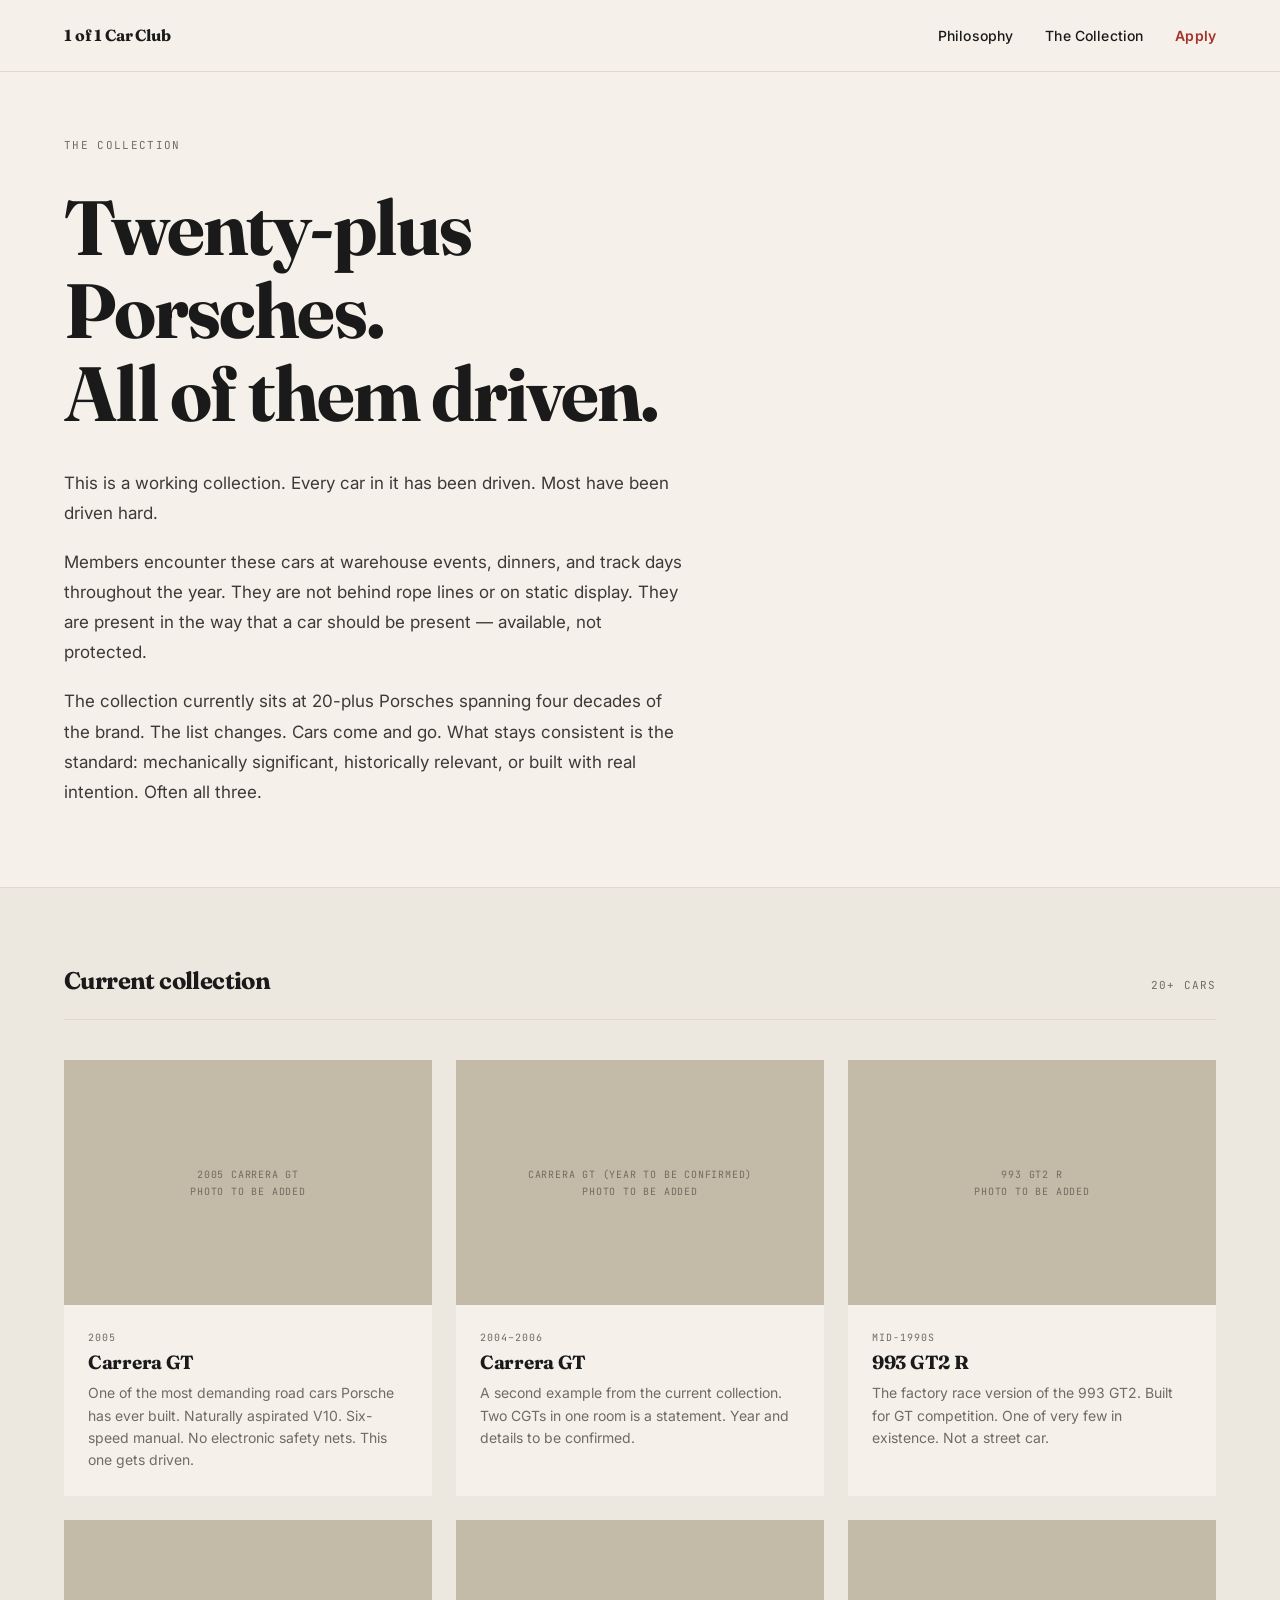
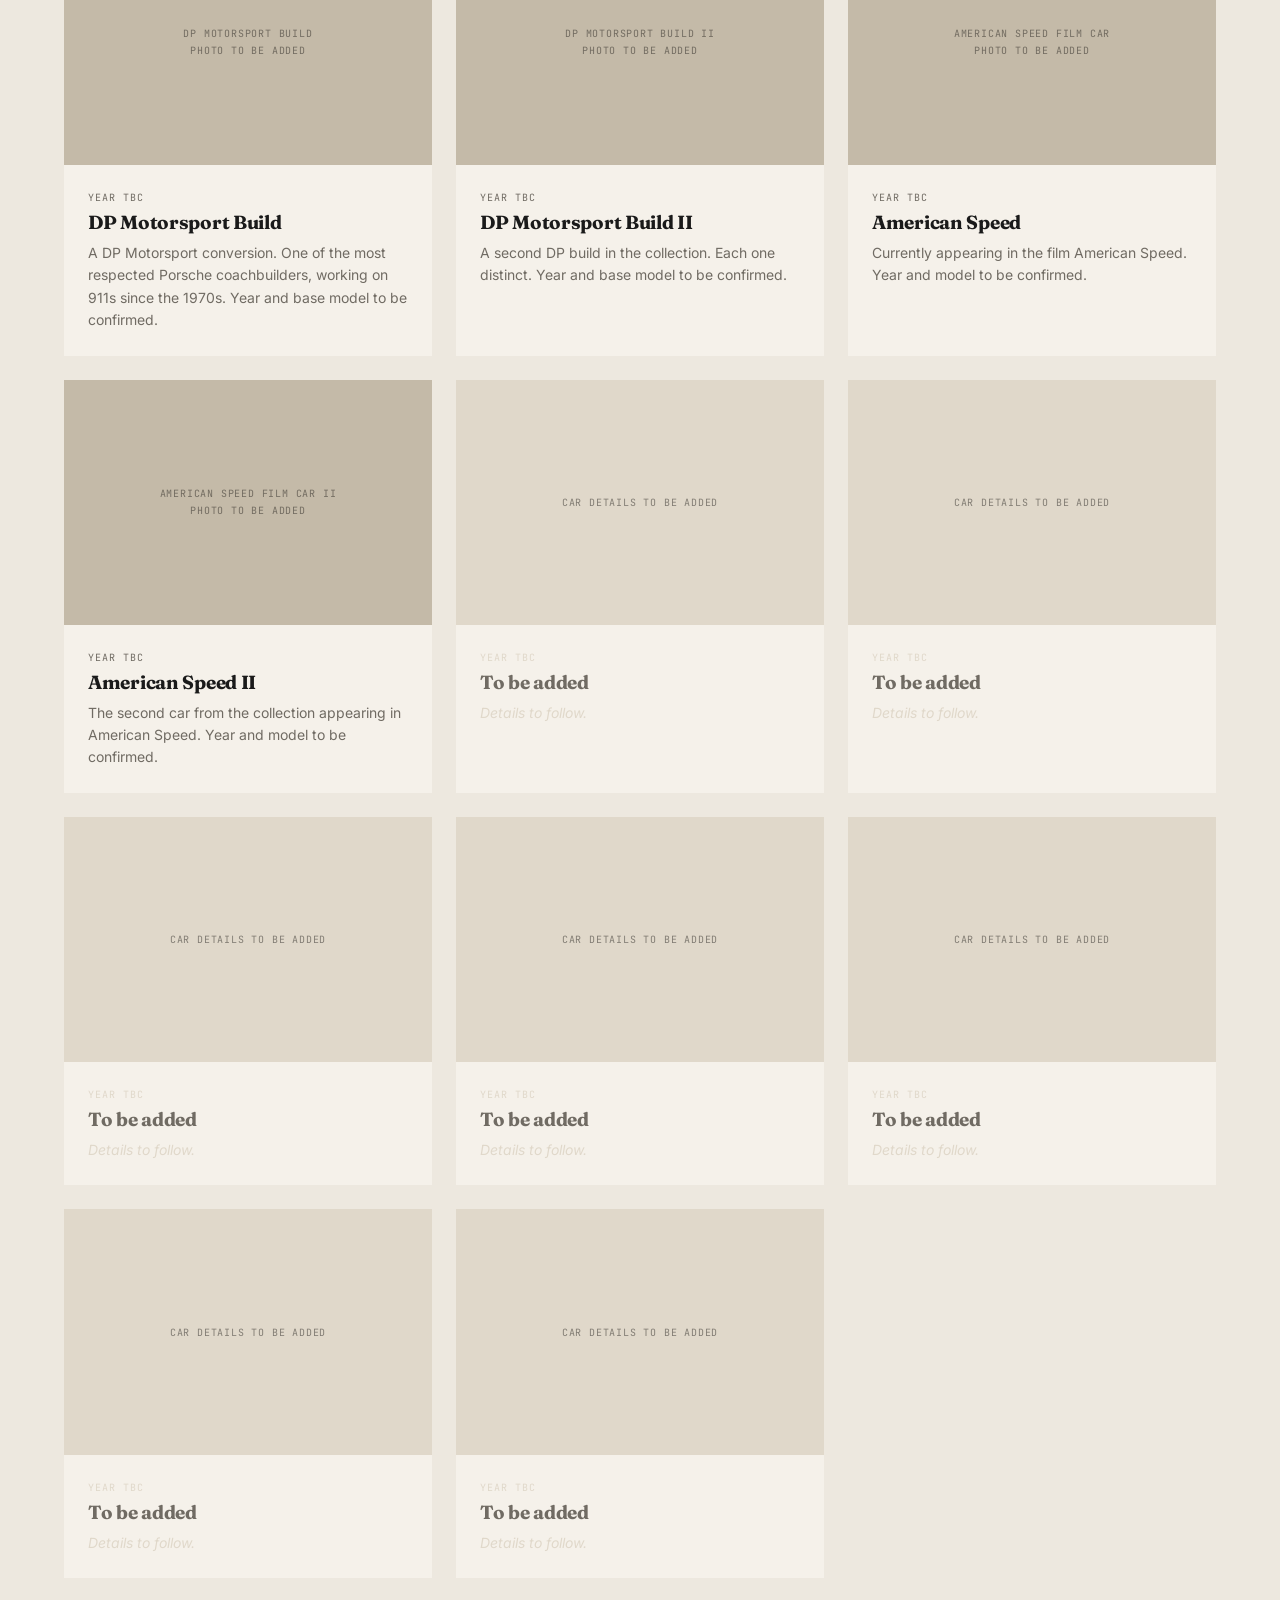
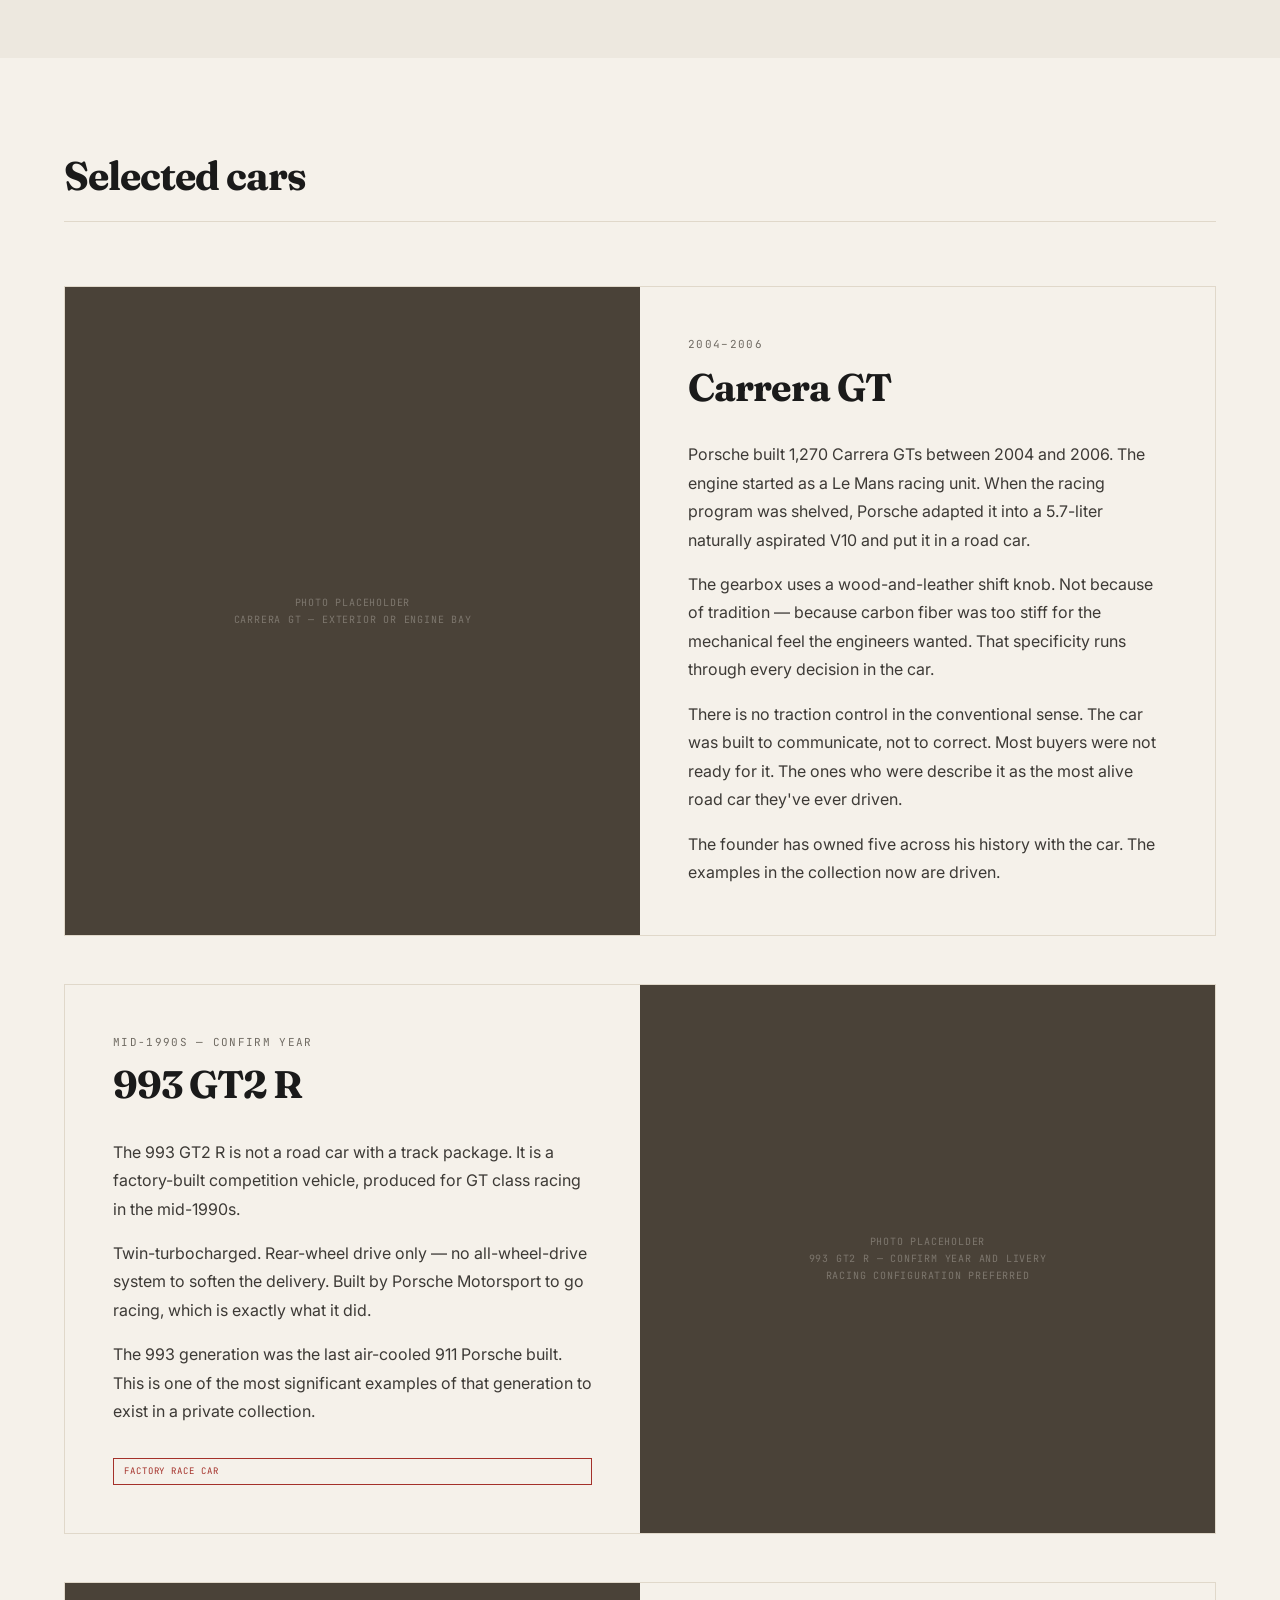
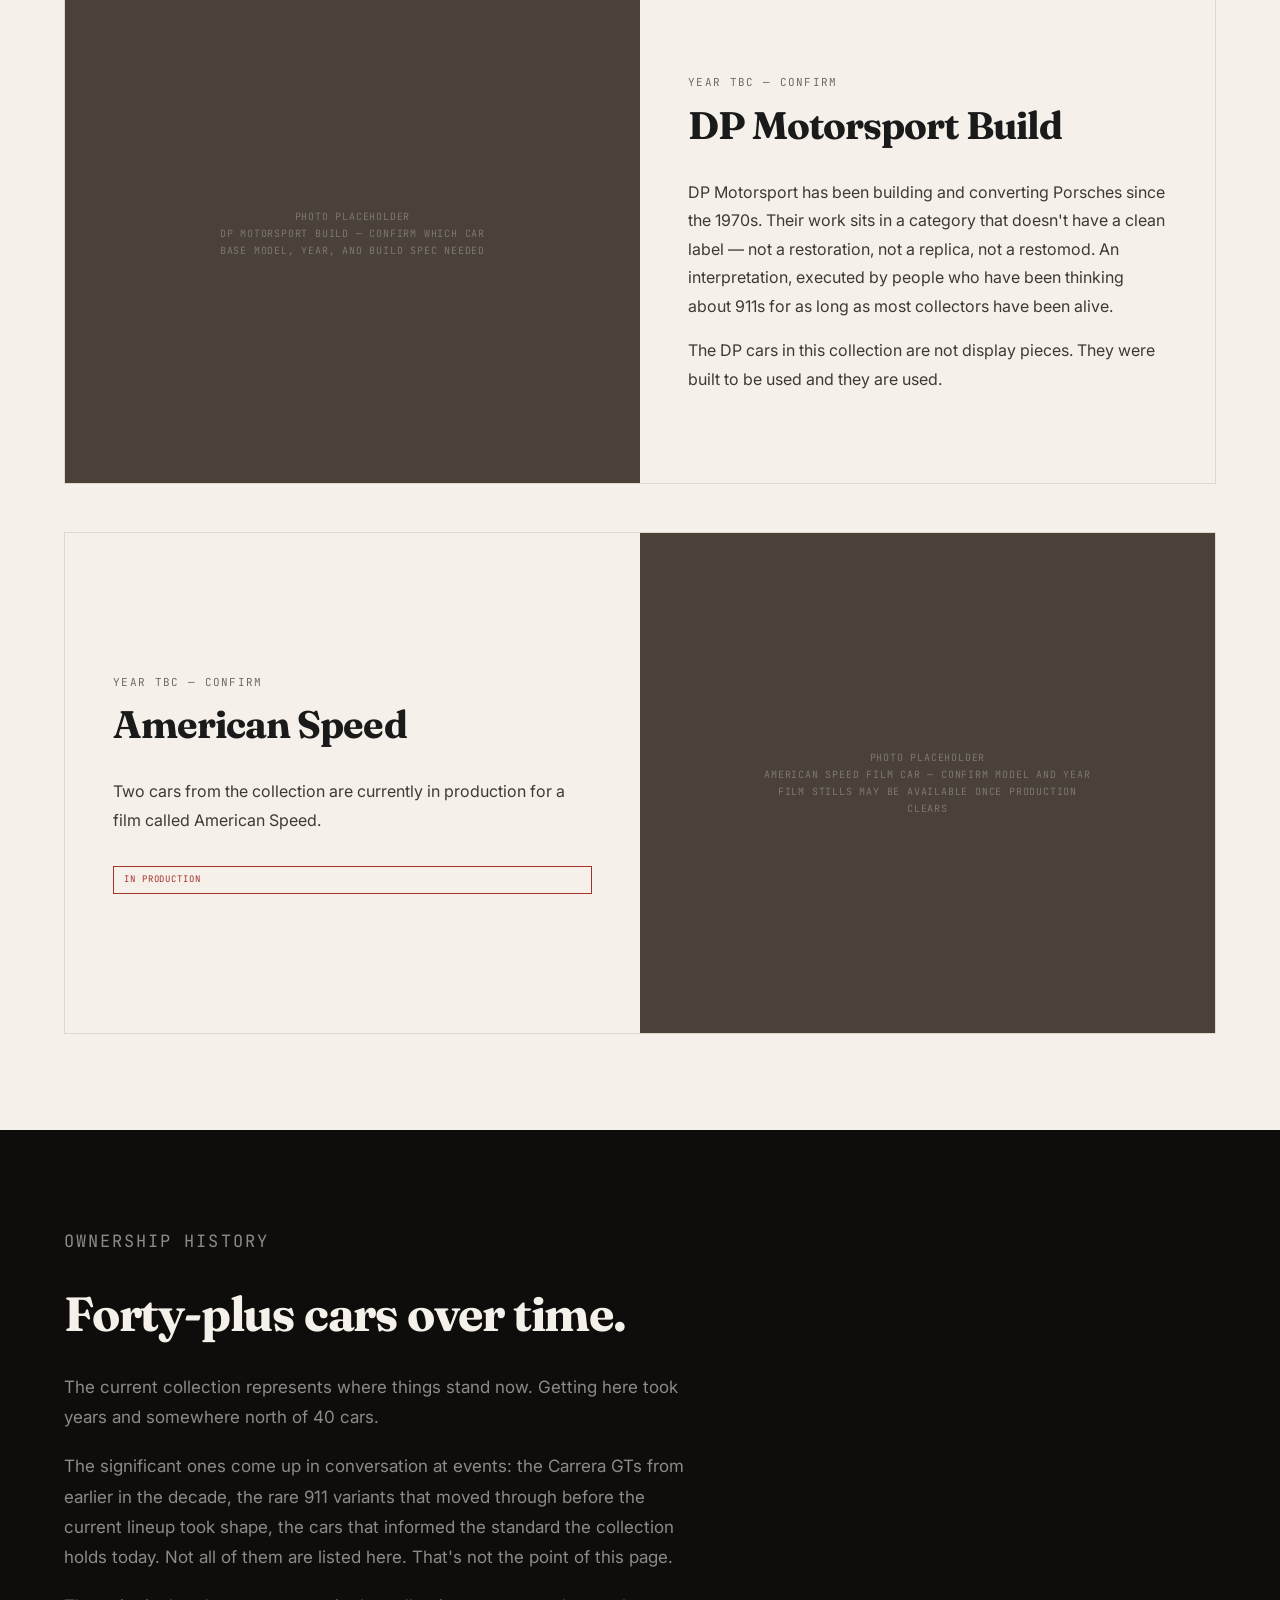
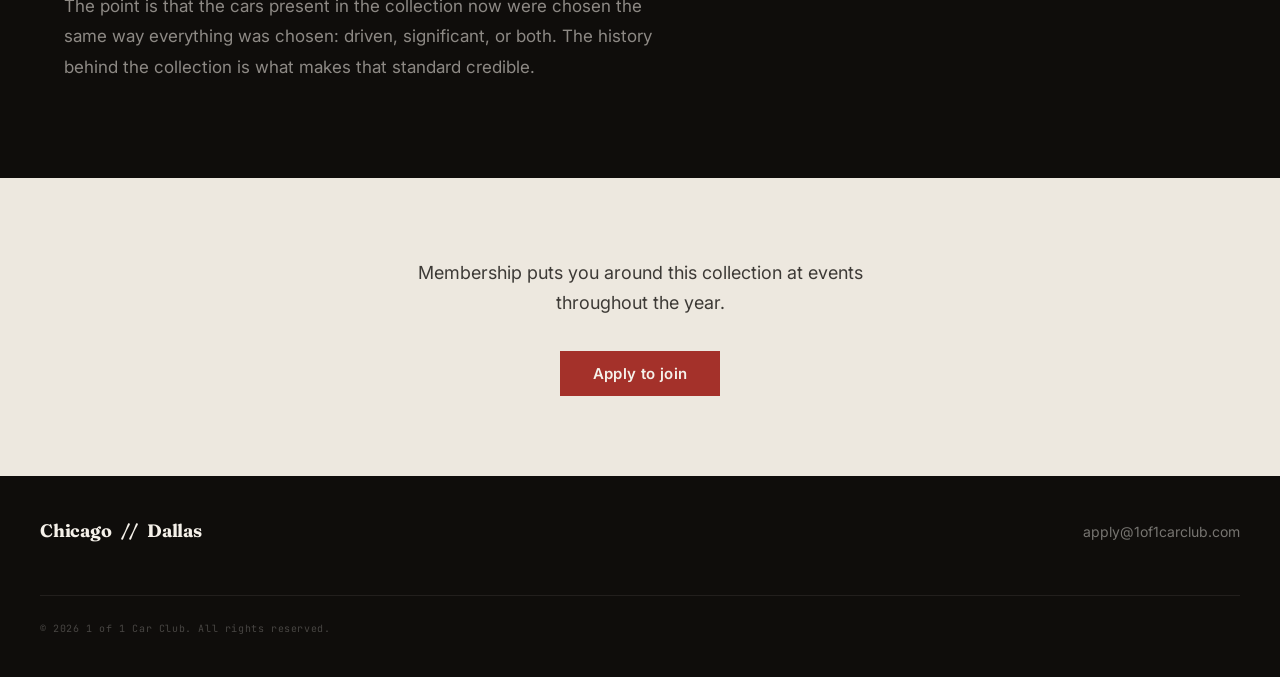
==== collection.html @ 0b4697aa "Build Phase 2: static 3-page site with CSS and JS Three HTML pages (index, philosophy, collection), " ====
<!DOCTYPE html>
<html lang="en">
<head>
  <meta charset="UTF-8">
  <meta name="viewport" content="width=device-width, initial-scale=1.0">
  <title>The Collection &mdash; 1 of 1 Car Club</title>
  <meta name="description" content="Twenty-plus significant Porsches in a working collection. Members spend time around these cars at events throughout the year.">
  <link rel="stylesheet" href="style.css">
</head>
<body>

  <!-- ===================== NAVIGATION ===================== -->
  <nav class="nav nav--opaque" id="nav" aria-label="Main navigation">
    <div class="nav__inner">
      <a href="index.html" class="nav__logo">1 of 1 Car Club</a>
      <ul class="nav__links" role="list">
        <li><a href="philosophy.html">Philosophy</a></li>
        <li><a href="collection.html" aria-current="page">The Collection</a></li>
        <li><a href="index.html#apply" class="nav__apply">Apply</a></li>
      </ul>
      <button class="nav__burger" id="burger" aria-label="Open menu" aria-expanded="false">
        <span></span>
        <span></span>
        <span></span>
      </button>
    </div>
  </nav>

  <!-- Mobile overlay -->
  <div class="nav__overlay" id="nav-overlay" role="dialog" aria-label="Navigation menu">
    <nav>
      <a href="philosophy.html">Philosophy</a>
      <a href="collection.html">The Collection</a>
      <a href="index.html#apply">Apply to join</a>
    </nav>
    <p class="nav__overlay-locs">Chicago &nbsp;&bull;&nbsp; Dallas</p>
  </div>

  <main>

    <!-- ===================== COLLECTION INTRO ===================== -->
    <section class="col-intro">
      <div class="wrap">
        <p class="col-intro__eyebrow reveal">The collection</p>
        <h1 class="reveal reveal-delay-1">Twenty-plus Porsches.<br>All of them driven.</h1>
        <div class="col-intro__body reveal reveal-delay-2">
          <p>This is a working collection. Every car in it has been driven. Most have been driven hard.</p>
          <p>Members encounter these cars at warehouse events, dinners, and track days throughout the year. They are not behind rope lines or on static display. They are present in the way that a car should be present&nbsp;&mdash; available, not protected.</p>
          <p>The collection currently sits at 20-plus Porsches spanning four decades of the brand. The list changes. Cars come and go. What stays consistent is the standard: mechanically significant, historically relevant, or built with real intention. Often all three.</p>
        </div>
      </div>
    </section>

    <!-- ===================== COLLECTION GRID ===================== -->
    <section class="col-grid-section">
      <div class="wrap">
        <div class="col-grid-section__header reveal">
          <h2>Current collection</h2>
          <span class="col-grid-section__count mono-label">20+ cars</span>
        </div>

        <!-- NOTE: Cards marked [TBD] need founder input — year, full model name,
             and one sentence of context. Replace placeholder content with real details.
             The grid scales cleanly to 25+ cards without layout changes. -->

        <div class="card-grid">

          <!-- CONFIRMED: Carrera GT #1 -->
          <article class="car-card reveal">
            <div class="car-card__media">
              <!-- PHOTO PLACEHOLDER: 2005 Carrera GT exterior. 3/4 front angle preferred. -->
              <div class="ph ph--card">
                <span class="ph__label">2005 Carrera GT<br>Photo to be added</span>
              </div>
            </div>
            <div class="car-card__body">
              <p class="car-card__year">2005</p>
              <h3 class="car-card__model">Carrera GT</h3>
              <p class="car-card__note">One of the most demanding road cars Porsche has ever built. Naturally aspirated V10. Six-speed manual. No electronic safety nets. This one gets driven.</p>
            </div>
          </article>

          <!-- CONFIRMED: Carrera GT #2 (year TBD) -->
          <article class="car-card reveal reveal-delay-1">
            <div class="car-card__media">
              <!-- PHOTO PLACEHOLDER: Second Carrera GT in collection. Confirm year. -->
              <div class="ph ph--card">
                <span class="ph__label">Carrera GT (year to be confirmed)<br>Photo to be added</span>
              </div>
            </div>
            <div class="car-card__body">
              <p class="car-card__year">2004&ndash;2006</p>
              <h3 class="car-card__model">Carrera GT</h3>
              <p class="car-card__note">A second example from the current collection. Two CGTs in one room is a statement. Year and details to be confirmed.</p>
            </div>
          </article>

          <!-- CONFIRMED: 993 GT2 R -->
          <article class="car-card reveal reveal-delay-2">
            <div class="car-card__media">
              <!-- PHOTO PLACEHOLDER: 993 GT2 R. Racing livery if present. Confirm year. -->
              <div class="ph ph--card">
                <span class="ph__label">993 GT2 R<br>Photo to be added</span>
              </div>
            </div>
            <div class="car-card__body">
              <p class="car-card__year">Mid-1990s</p>
              <h3 class="car-card__model">993 GT2 R</h3>
              <p class="car-card__note">The factory race version of the 993 GT2. Built for GT competition. One of very few in existence. Not a street car.</p>
            </div>
          </article>

          <!-- CONFIRMED: DP Motorsport #1 (details TBD) -->
          <article class="car-card reveal">
            <div class="car-card__media">
              <!-- PHOTO PLACEHOLDER: DP Motorsport build #1. Confirm base model and year. -->
              <div class="ph ph--card">
                <span class="ph__label">DP Motorsport build<br>Photo to be added</span>
              </div>
            </div>
            <div class="car-card__body">
              <p class="car-card__year">Year TBC</p>
              <h3 class="car-card__model">DP Motorsport Build</h3>
              <p class="car-card__note">A DP Motorsport conversion. One of the most respected Porsche coachbuilders, working on 911s since the 1970s. Year and base model to be confirmed.</p>
            </div>
          </article>

          <!-- CONFIRMED: DP Motorsport #2 (details TBD) -->
          <article class="car-card reveal reveal-delay-1">
            <div class="car-card__media">
              <!-- PHOTO PLACEHOLDER: DP Motorsport build #2. Confirm base model and year. -->
              <div class="ph ph--card">
                <span class="ph__label">DP Motorsport build II<br>Photo to be added</span>
              </div>
            </div>
            <div class="car-card__body">
              <p class="car-card__year">Year TBC</p>
              <h3 class="car-card__model">DP Motorsport Build II</h3>
              <p class="car-card__note">A second DP build in the collection. Each one distinct. Year and base model to be confirmed.</p>
            </div>
          </article>

          <!-- CONFIRMED: American Speed film car #1 (details TBD) -->
          <article class="car-card reveal reveal-delay-2">
            <div class="car-card__media">
              <!-- PHOTO PLACEHOLDER: American Speed film car #1. Confirm year and model. -->
              <div class="ph ph--card">
                <span class="ph__label">American Speed film car<br>Photo to be added</span>
              </div>
            </div>
            <div class="car-card__body">
              <p class="car-card__year">Year TBC</p>
              <h3 class="car-card__model">American Speed</h3>
              <p class="car-card__note">Currently appearing in the film American Speed. Year and model to be confirmed.</p>
            </div>
          </article>

          <!-- CONFIRMED: American Speed film car #2 (details TBD) -->
          <article class="car-card reveal">
            <div class="car-card__media">
              <!-- PHOTO PLACEHOLDER: American Speed film car #2. Confirm year and model. -->
              <div class="ph ph--card">
                <span class="ph__label">American Speed film car II<br>Photo to be added</span>
              </div>
            </div>
            <div class="car-card__body">
              <p class="car-card__year">Year TBC</p>
              <h3 class="car-card__model">American Speed II</h3>
              <p class="car-card__note">The second car from the collection appearing in American Speed. Year and model to be confirmed.</p>
            </div>
          </article>

          <!-- TBD: Remaining cars — 13+ to be supplied by founder -->
          <article class="car-card car-card--tbd reveal reveal-delay-1">
            <div class="car-card__media">
              <div class="ph ph--card" style="background-color: var(--cream-dark);">
                <span class="ph__label">Car details to be added</span>
              </div>
            </div>
            <div class="car-card__body">
              <p class="car-card__year">Year TBC</p>
              <h3 class="car-card__model">To be added</h3>
              <p class="car-card__note">Details to follow.</p>
            </div>
          </article>

          <article class="car-card car-card--tbd reveal reveal-delay-2">
            <div class="car-card__media">
              <div class="ph ph--card" style="background-color: var(--cream-dark);">
                <span class="ph__label">Car details to be added</span>
              </div>
            </div>
            <div class="car-card__body">
              <p class="car-card__year">Year TBC</p>
              <h3 class="car-card__model">To be added</h3>
              <p class="car-card__note">Details to follow.</p>
            </div>
          </article>

          <article class="car-card car-card--tbd reveal">
            <div class="car-card__media">
              <div class="ph ph--card" style="background-color: var(--cream-dark);">
                <span class="ph__label">Car details to be added</span>
              </div>
            </div>
            <div class="car-card__body">
              <p class="car-card__year">Year TBC</p>
              <h3 class="car-card__model">To be added</h3>
              <p class="car-card__note">Details to follow.</p>
            </div>
          </article>

          <article class="car-card car-card--tbd reveal reveal-delay-1">
            <div class="car-card__media">
              <div class="ph ph--card" style="background-color: var(--cream-dark);">
                <span class="ph__label">Car details to be added</span>
              </div>
            </div>
            <div class="car-card__body">
              <p class="car-card__year">Year TBC</p>
              <h3 class="car-card__model">To be added</h3>
              <p class="car-card__note">Details to follow.</p>
            </div>
          </article>

          <article class="car-card car-card--tbd reveal reveal-delay-2">
            <div class="car-card__media">
              <div class="ph ph--card" style="background-color: var(--cream-dark);">
                <span class="ph__label">Car details to be added</span>
              </div>
            </div>
            <div class="car-card__body">
              <p class="car-card__year">Year TBC</p>
              <h3 class="car-card__model">To be added</h3>
              <p class="car-card__note">Details to follow.</p>
            </div>
          </article>

          <article class="car-card car-card--tbd reveal">
            <div class="car-card__media">
              <div class="ph ph--card" style="background-color: var(--cream-dark);">
                <span class="ph__label">Car details to be added</span>
              </div>
            </div>
            <div class="car-card__body">
              <p class="car-card__year">Year TBC</p>
              <h3 class="car-card__model">To be added</h3>
              <p class="car-card__note">Details to follow.</p>
            </div>
          </article>

          <article class="car-card car-card--tbd reveal reveal-delay-1">
            <div class="car-card__media">
              <div class="ph ph--card" style="background-color: var(--cream-dark);">
                <span class="ph__label">Car details to be added</span>
              </div>
            </div>
            <div class="car-card__body">
              <p class="car-card__year">Year TBC</p>
              <h3 class="car-card__model">To be added</h3>
              <p class="car-card__note">Details to follow.</p>
            </div>
          </article>

        </div>
        <!-- END card-grid. To add more cars: duplicate any <article class="car-card"> block
             and fill in year, model name, note, and photo. The grid handles any number. -->
      </div>
    </section>

    <!-- ===================== FEATURED CARS ===================== -->
    <section class="featured-section">
      <div class="wrap">
        <div class="featured-section__header reveal">
          <h2>Selected cars</h2>
        </div>

        <!-- FEATURED 1: Carrera GT -->
        <article class="featured-car reveal">
          <div class="featured-car__media">
            <!-- PHOTO PLACEHOLDER: Carrera GT hero shot.
                 3/4 front angle, exterior.
                 If possible: a second shot of the interior or the V10 engine bay.
                 Color: silver, black, or factory Fayence Yellow preferred. -->
            <div class="ph ph--featured">
              <span class="ph__label" style="color:rgba(245,241,234,0.3);">Photo placeholder<br>Carrera GT — exterior or engine bay</span>
            </div>
          </div>
          <div class="featured-car__body">
            <p class="featured-car__year">2004&ndash;2006</p>
            <h3 class="featured-car__model">Carrera GT</h3>
            <div class="featured-car__text">
              <p>Porsche built 1,270 Carrera GTs between 2004 and 2006. The engine started as a Le Mans racing unit. When the racing program was shelved, Porsche adapted it into a 5.7-liter naturally aspirated V10 and put it in a road car.</p>
              <p>The gearbox uses a wood-and-leather shift knob. Not because of tradition&nbsp;&mdash; because carbon fiber was too stiff for the mechanical feel the engineers wanted. That specificity runs through every decision in the car.</p>
              <p>There is no traction control in the conventional sense. The car was built to communicate, not to correct. Most buyers were not ready for it. The ones who were describe it as the most alive road car they've ever driven.</p>
              <p>The founder has owned five across his history with the car. The examples in the collection now are driven.</p>
            </div>
          </div>
        </article>

        <!-- FEATURED 2: 993 GT2 R (reversed layout) -->
        <article class="featured-car featured-car--reverse reveal">
          <div class="featured-car__media">
            <!-- PHOTO PLACEHOLDER: 993 GT2 R.
                 If it has racing livery, show that. If not, 3/4 rear angle.
                 This car should look like a race car because it is one.
                 Confirm year and any livery before finalizing caption. -->
            <div class="ph ph--featured">
              <span class="ph__label" style="color:rgba(245,241,234,0.3);">Photo placeholder<br>993 GT2 R — confirm year and livery<br>Racing configuration preferred</span>
            </div>
          </div>
          <div class="featured-car__body">
            <p class="featured-car__year">Mid-1990s &mdash; confirm year</p>
            <h3 class="featured-car__model">993 GT2 R</h3>
            <div class="featured-car__text">
              <p>The 993 GT2 R is not a road car with a track package. It is a factory-built competition vehicle, produced for GT class racing in the mid-1990s.</p>
              <p>Twin-turbocharged. Rear-wheel drive only&nbsp;&mdash; no all-wheel-drive system to soften the delivery. Built by Porsche Motorsport to go racing, which is exactly what it did.</p>
              <p>The 993 generation was the last air-cooled 911 Porsche built. This is one of the most significant examples of that generation to exist in a private collection.</p>
              <!-- NOTE TO FOUNDER: Add specific racing history, provenance, and chassis
                   details here once confirmed. More detail = stronger copy. -->
            </div>
            <span class="featured-car__badge">Factory race car</span>
          </div>
        </article>

        <!-- FEATURED 3: DP Motorsport -->
        <article class="featured-car reveal">
          <div class="featured-car__media">
            <!-- PHOTO PLACEHOLDER: DP Motorsport build.
                 Confirm which car is being featured here (base model, year, build spec).
                 Show the car in a way that communicates it's a serious driver, not a show piece. -->
            <div class="ph ph--featured">
              <span class="ph__label" style="color:rgba(245,241,234,0.3);">Photo placeholder<br>DP Motorsport build — confirm which car<br>Base model, year, and build spec needed</span>
            </div>
          </div>
          <div class="featured-car__body">
            <p class="featured-car__year">Year TBC &mdash; confirm</p>
            <h3 class="featured-car__model">DP Motorsport Build</h3>
            <div class="featured-car__text">
              <p>DP Motorsport has been building and converting Porsches since the 1970s. Their work sits in a category that doesn't have a clean label&nbsp;&mdash; not a restoration, not a replica, not a restomod. An interpretation, executed by people who have been thinking about 911s for as long as most collectors have been alive.</p>
              <p>The DP cars in this collection are not display pieces. They were built to be used and they are used.</p>
              <!-- NOTE TO FOUNDER: Add year, base car, and specific build specification here.
                   If the car has a name or designation (DP 935, DP RSR, etc.), use it.
                   The more specific the details, the better this section reads. -->
            </div>
          </div>
        </article>

        <!-- FEATURED 4: American Speed film car -->
        <article class="featured-car featured-car--reverse reveal">
          <div class="featured-car__media">
            <!-- PHOTO PLACEHOLDER: American Speed film car.
                 Confirm which car appears here and what it is.
                 If production images from the film are available and cleared for use,
                 those would be ideal. Otherwise, a standalone shot of the car. -->
            <div class="ph ph--featured">
              <span class="ph__label" style="color:rgba(245,241,234,0.3);">Photo placeholder<br>American Speed film car — confirm model and year<br>Film stills may be available once production clears</span>
            </div>
          </div>
          <div class="featured-car__body">
            <p class="featured-car__year">Year TBC &mdash; confirm</p>
            <h3 class="featured-car__model">American Speed</h3>
            <div class="featured-car__text">
              <p>Two cars from the collection are currently in production for a film called American Speed.</p>
              <!-- NOTE TO FOUNDER: Add detail about the film and the specific car here
                   once confirmed. Even a single strong sentence about the car's
                   significance independent of the film is enough to anchor this entry.
                   If film details are embargoed, leave as-is and update at launch. -->
            </div>
            <span class="featured-car__badge">In production</span>
          </div>
        </article>

      </div>
    </section>

    <!-- ===================== PAST COLLECTION ===================== -->
    <section class="past-col">
      <div class="wrap">
        <p class="past-col__eyebrow reveal">Ownership history</p>
        <h2 class="reveal">Forty-plus cars over time.</h2>
        <p class="reveal">The current collection represents where things stand now. Getting here took years and somewhere north of 40 cars.</p>
        <p class="reveal">The significant ones come up in conversation at events: the Carrera GTs from earlier in the decade, the rare 911 variants that moved through before the current lineup took shape, the cars that informed the standard the collection holds today. Not all of them are listed here. That's not the point of this page.</p>
        <p class="reveal">The point is that the cars present in the collection now were chosen the same way everything was chosen: driven, significant, or both. The history behind the collection is what makes that standard credible.</p>
      </div>
    </section>

    <!-- ===================== CLOSING CTA ===================== -->
    <section class="col-cta">
      <div class="wrap">
        <p class="reveal">Membership puts you around this collection at events throughout the year.</p>
        <a href="index.html#apply" class="btn btn--red reveal reveal-delay-1">Apply to join</a>
      </div>
    </section>

  </main>

  <!-- ===================== FOOTER ===================== -->
  <footer class="footer">
    <div class="footer__inner">
      <div class="footer__locs">Chicago&ensp;//&ensp;Dallas</div>
      <div class="footer__contact">
        <a href="mailto:apply@1of1carclub.com">apply@1of1carclub.com</a>
      </div>
      <p class="footer__copy">&copy; 2026 1 of 1 Car Club. All rights reserved.</p>
    </div>
  </footer>

  <script src="script.js"></script>
</body>
</html>
---- style.css ----
/* ============================================================
   1 OF 1 CAR CLUB — STYLE.CSS
   Phase 2 Build
   ============================================================ */

@import url('https://fonts.googleapis.com/css2?family=Fraunces:ital,opsz,wght@0,9..144,300;0,9..144,700;0,9..144,900;1,9..144,400;1,9..144,700&family=Inter:wght@400;500;600&family=JetBrains+Mono:wght@400;500&display=swap');

/* ============================================================
   VARIABLES
   ============================================================ */

:root {
  --cream:        #F5F1EA;
  --cream-mid:    #EDE8DF;
  --cream-dark:   #E0D8CA;
  --charcoal:     #1A1A1A;
  --charcoal-mid: #3D3A36;
  --charcoal-lt:  #706B63;
  --ink:          #0F0D0B;
  --red:          #A4312A;
  --navy:         #1F3A68;
  --placeholder:  #C4BAA8;

  --font-serif: 'Fraunces', Georgia, serif;
  --font-sans:  'Inter', system-ui, -apple-system, sans-serif;
  --font-mono:  'JetBrains Mono', 'Courier New', monospace;

  --max-w:      1200px;
  --text-w:     700px;
  --nav-h:      72px;

  --sp-2:   8px;
  --sp-3:   12px;
  --sp-4:   16px;
  --sp-6:   24px;
  --sp-8:   32px;
  --sp-10:  40px;
  --sp-12:  48px;
  --sp-16:  64px;
  --sp-20:  80px;
  --sp-24:  96px;
  --sp-32:  128px;

  --ease:   300ms ease;
  --ease-slow: 700ms ease;
}

/* ============================================================
   RESET
   ============================================================ */

*, *::before, *::after {
  box-sizing: border-box;
  margin: 0;
  padding: 0;
}

html {
  scroll-behavior: smooth;
}

body {
  background-color: var(--cream);
  color: var(--charcoal);
  font-family: var(--font-sans);
  font-size: 18px;
  line-height: 1.7;
  -webkit-font-smoothing: antialiased;
  -moz-osx-font-smoothing: grayscale;
}

img {
  display: block;
  max-width: 100%;
  height: auto;
}

a {
  color: var(--navy);
  text-decoration: underline;
  text-decoration-color: transparent;
  text-underline-offset: 3px;
  transition: text-decoration-color var(--ease), color var(--ease);
}

a:hover {
  text-decoration-color: currentColor;
}

ul {
  list-style: none;
}

/* ============================================================
   TYPOGRAPHY
   ============================================================ */

h1, h2, h3, h4 {
  font-family: var(--font-serif);
  font-weight: 700;
  line-height: 1.08;
  letter-spacing: -0.025em;
  color: var(--charcoal);
}

.display {
  font-family: var(--font-serif);
  font-size: clamp(3rem, 8vw, 7.5rem);
  font-weight: 700;
  line-height: 0.95;
  letter-spacing: -0.04em;
}

.eyebrow {
  font-family: var(--font-mono);
  font-size: 0.6875rem;
  font-weight: 400;
  letter-spacing: 0.12em;
  text-transform: uppercase;
  color: var(--charcoal-lt);
}

.mono-label {
  font-family: var(--font-mono);
  font-size: 0.6875rem;
  letter-spacing: 0.09em;
  text-transform: uppercase;
}

/* ============================================================
   LAYOUT
   ============================================================ */

.wrap {
  max-width: var(--max-w);
  margin-left: auto;
  margin-right: auto;
  padding-left: var(--sp-6);
  padding-right: var(--sp-6);
}

.wrap--text {
  max-width: var(--text-w);
}

/* ============================================================
   NAVIGATION
   ============================================================ */

.nav {
  position: fixed;
  top: 0;
  left: 0;
  right: 0;
  z-index: 200;
  height: var(--nav-h);
  transition: background-color var(--ease), border-color var(--ease), box-shadow var(--ease);
}

.nav--opaque {
  background-color: var(--cream);
  border-bottom: 1px solid var(--cream-dark);
}

.nav--transparent {
  background-color: transparent;
  border-bottom: 1px solid transparent;
}

.nav--scrolled {
  background-color: var(--cream);
  border-bottom: 1px solid var(--cream-dark);
  box-shadow: 0 2px 20px rgba(15, 13, 11, 0.06);
}

.nav__inner {
  max-width: var(--max-w);
  height: 100%;
  margin: 0 auto;
  padding: 0 var(--sp-6);
  display: flex;
  align-items: center;
  justify-content: space-between;
}

.nav__logo {
  font-family: var(--font-serif);
  font-size: 1rem;
  font-weight: 700;
  letter-spacing: -0.01em;
  color: var(--charcoal);
  text-decoration: none;
  transition: color var(--ease);
}

.nav--transparent .nav__logo {
  color: var(--cream);
}

.nav--scrolled .nav__logo {
  color: var(--charcoal);
}

.nav__links {
  display: flex;
  align-items: center;
  gap: var(--sp-8);
}

.nav__links a {
  font-size: 0.875rem;
  font-weight: 500;
  color: var(--charcoal);
  text-decoration: none;
  letter-spacing: 0.01em;
  transition: color var(--ease);
}

.nav--transparent .nav__links a {
  color: rgba(245, 241, 234, 0.85);
}

.nav--scrolled .nav__links a {
  color: var(--charcoal);
}

.nav__links a:hover {
  color: var(--red);
}

.nav__links .nav__apply {
  color: var(--red);
  font-weight: 600;
}

.nav--transparent .nav__links .nav__apply {
  color: var(--cream);
}

.nav--scrolled .nav__links .nav__apply {
  color: var(--red);
}

/* Hamburger */
.nav__burger {
  display: none;
  flex-direction: column;
  justify-content: center;
  gap: 6px;
  background: none;
  border: none;
  cursor: pointer;
  padding: 4px;
  width: 32px;
  height: 32px;
}

.nav__burger span {
  display: block;
  width: 24px;
  height: 1.5px;
  background-color: var(--charcoal);
  transition: background-color var(--ease), transform var(--ease), opacity var(--ease);
  transform-origin: center;
}

.nav--transparent .nav__burger span {
  background-color: var(--cream);
}

.nav--scrolled .nav__burger span {
  background-color: var(--charcoal);
}

.nav__burger.is-open span:nth-child(1) {
  transform: translateY(7.5px) rotate(45deg);
}

.nav__burger.is-open span:nth-child(2) {
  opacity: 0;
}

.nav__burger.is-open span:nth-child(3) {
  transform: translateY(-7.5px) rotate(-45deg);
}

/* Mobile menu overlay */
.nav__overlay {
  display: none;
  position: fixed;
  inset: 0;
  z-index: 199;
  background-color: var(--cream);
  flex-direction: column;
  align-items: flex-start;
  justify-content: center;
  padding: var(--sp-12) var(--sp-6);
}

.nav__overlay.is-open {
  display: flex;
}

.nav__overlay nav {
  display: flex;
  flex-direction: column;
  gap: var(--sp-6);
}

.nav__overlay a {
  font-family: var(--font-serif);
  font-size: clamp(2.25rem, 8vw, 3.5rem);
  font-weight: 700;
  color: var(--charcoal);
  text-decoration: none;
  line-height: 1.1;
  letter-spacing: -0.025em;
}

.nav__overlay a:hover {
  color: var(--red);
}

.nav__overlay-locs {
  margin-top: var(--sp-10);
  font-family: var(--font-mono);
  font-size: 0.6875rem;
  letter-spacing: 0.1em;
  text-transform: uppercase;
  color: var(--charcoal-lt);
}

/* ============================================================
   BUTTONS
   ============================================================ */

.btn {
  display: inline-block;
  font-family: var(--font-sans);
  font-size: 0.9375rem;
  font-weight: 600;
  letter-spacing: 0.025em;
  padding: 14px 32px;
  border: 1.5px solid transparent;
  cursor: pointer;
  text-decoration: none;
  transition: background-color var(--ease), color var(--ease), border-color var(--ease);
  border-radius: 0;
  line-height: 1;
}

.btn--red {
  background-color: var(--red);
  color: var(--cream);
  border-color: var(--red);
}

.btn--red:hover {
  background-color: transparent;
  color: var(--red);
  text-decoration: none;
}

.btn--outline {
  background-color: transparent;
  color: var(--charcoal);
  border-color: var(--charcoal);
}

.btn--outline:hover {
  background-color: var(--charcoal);
  color: var(--cream);
  text-decoration: none;
}

.btn--outline-light {
  background-color: transparent;
  color: var(--cream);
  border-color: rgba(245, 241, 234, 0.5);
}

.btn--outline-light:hover {
  background-color: var(--cream);
  color: var(--charcoal);
  border-color: var(--cream);
  text-decoration: none;
}

/* ============================================================
   PHOTO PLACEHOLDERS
   ============================================================ */

.ph {
  display: flex;
  align-items: center;
  justify-content: center;
  background-color: var(--placeholder);
  position: relative;
  overflow: hidden;
  width: 100%;
}

.ph__label {
  font-family: var(--font-mono);
  font-size: 0.625rem;
  letter-spacing: 0.08em;
  text-transform: uppercase;
  color: rgba(15, 13, 11, 0.45);
  text-align: center;
  padding: var(--sp-4);
  line-height: 1.7;
  max-width: 360px;
  position: relative;
  z-index: 1;
}

.ph--hero {
  position: absolute;
  inset: 0;
  height: 100%;
  background-color: #3E3830;
}

.ph--track {
  aspect-ratio: 4 / 3;
}

.ph--card {
  aspect-ratio: 3 / 2;
}

.ph--featured {
  position: absolute;
  inset: 0;
  height: 100%;
  background-color: #4A4238;
}

.ph--strip {
  aspect-ratio: 21 / 9;
}

.ph--phil {
  aspect-ratio: 16 / 9;
  background-color: #3E3830;
}

/* ============================================================
   SCROLL REVEAL
   ============================================================ */

.reveal {
  opacity: 0;
  transform: translateY(28px);
  transition: opacity 0.8s ease, transform 0.8s ease;
}

.reveal.is-visible {
  opacity: 1;
  transform: translateY(0);
}

.reveal-delay-1 { transition-delay: 0.1s; }
.reveal-delay-2 { transition-delay: 0.2s; }
.reveal-delay-3 { transition-delay: 0.3s; }

/* ============================================================
   SECTION DIVIDER
   ============================================================ */

.section-rule {
  width: 40px;
  height: 2px;
  background-color: var(--red);
  margin-bottom: var(--sp-8);
}

/* ============================================================
   HERO (index.html)
   ============================================================ */

.hero {
  position: relative;
  height: 100svh;
  min-height: 580px;
  display: flex;
  align-items: flex-end;
  overflow: hidden;
}

.hero__overlay {
  position: absolute;
  inset: 0;
  z-index: 1;
  background: linear-gradient(
    to top,
    rgba(10, 8, 6, 0.88) 0%,
    rgba(10, 8, 6, 0.45) 45%,
    rgba(10, 8, 6, 0.1) 100%
  );
}

.hero__content {
  position: relative;
  z-index: 2;
  width: 100%;
  max-width: var(--max-w);
  margin: 0 auto;
  padding: 0 var(--sp-6) var(--sp-20);
}

.hero__kicker {
  font-family: var(--font-mono);
  font-size: 0.6875rem;
  letter-spacing: 0.12em;
  text-transform: uppercase;
  color: rgba(245, 241, 234, 0.5);
  margin-bottom: var(--sp-4);
}

.hero__headline {
  font-family: var(--font-serif);
  font-size: clamp(2.5rem, 6.5vw, 5.75rem);
  font-weight: 700;
  line-height: 1.03;
  letter-spacing: -0.035em;
  color: var(--cream);
  max-width: 860px;
  margin-bottom: var(--sp-6);
}

.hero__sub {
  font-size: 1.0625rem;
  color: rgba(245, 241, 234, 0.65);
  margin-bottom: var(--sp-10);
  letter-spacing: 0.01em;
}

/* ============================================================
   PITCH
   ============================================================ */

.pitch {
  padding-top: var(--sp-24);
  padding-bottom: var(--sp-24);
}

.pitch__text {
  font-size: 1.1875rem;
  line-height: 1.75;
  color: var(--charcoal-mid);
  max-width: var(--text-w);
}

.pitch__text p:first-child {
  font-size: 1.3125rem;
  color: var(--charcoal);
  line-height: 1.65;
}

.pitch__text p + p {
  margin-top: 1.2em;
}

/* ============================================================
   TWO COLUMN: WHAT THIS IS / ISN'T
   ============================================================ */

.split {
  background-color: var(--cream-mid);
  padding-top: 0;
  padding-bottom: 0;
  overflow: hidden;
}

.split__grid {
  display: grid;
  grid-template-columns: 1fr 1fr;
}

.split__col {
  padding: var(--sp-16) var(--sp-10);
}

.split__col--is {
  border-right: 1px solid var(--cream-dark);
}

.split__col-label {
  font-family: var(--font-mono);
  font-size: 0.6875rem;
  letter-spacing: 0.12em;
  text-transform: uppercase;
  margin-bottom: var(--sp-8);
  padding-bottom: var(--sp-4);
  border-bottom: 2px solid;
  display: inline-block;
}

.split__col--is .split__col-label {
  color: var(--red);
  border-color: var(--red);
}

.split__col--isnot .split__col-label {
  color: var(--charcoal-lt);
  border-color: var(--cream-dark);
}

.split__list li {
  padding: 14px 0;
  border-bottom: 1px solid var(--cream-dark);
  font-size: 1.0625rem;
  line-height: 1.4;
}

.split__col--is .split__list li {
  color: var(--charcoal);
}

.split__col--isnot .split__list li {
  color: var(--charcoal-lt);
}

/* ============================================================
   TRACK
   ============================================================ */

.track {
  padding-top: var(--sp-24);
  padding-bottom: var(--sp-24);
}

.track__inner {
  display: grid;
  grid-template-columns: 1fr 1fr;
  gap: var(--sp-16);
  align-items: center;
}

.track__text h2 {
  font-size: clamp(2rem, 4vw, 3rem);
  margin-bottom: var(--sp-6);
}

.track__text p {
  font-size: 1.0625rem;
  color: var(--charcoal-mid);
  line-height: 1.75;
}

.track__text p + p {
  margin-top: 1em;
}

.track__link {
  display: inline-flex;
  align-items: center;
  gap: 6px;
  margin-top: var(--sp-6);
  font-size: 0.875rem;
  font-weight: 600;
  letter-spacing: 0.02em;
  color: var(--navy);
}

.track__link:hover {
  color: var(--red);
}

.track__link::after {
  content: '↗';
  font-size: 0.8em;
}

/* ============================================================
   EVENTS (dark section)
   ============================================================ */

.events {
  background-color: var(--ink);
  padding-top: var(--sp-24);
  padding-bottom: var(--sp-24);
}

.events__header {
  margin-bottom: var(--sp-12);
}

.events__header h2 {
  color: var(--cream);
  font-size: clamp(2rem, 4vw, 3rem);
}

.events__grid {
  display: grid;
  grid-template-columns: 1fr 1fr;
  gap: var(--sp-12);
  padding-bottom: var(--sp-12);
  border-bottom: 1px solid rgba(245, 241, 234, 0.1);
}

.events__city-label {
  font-family: var(--font-mono);
  font-size: 0.6875rem;
  letter-spacing: 0.12em;
  text-transform: uppercase;
  color: var(--red);
  margin-bottom: var(--sp-4);
}

.events__city p {
  font-size: 1.0625rem;
  color: rgba(245, 241, 234, 0.65);
  line-height: 1.75;
}

.events__foot {
  margin-top: var(--sp-8);
}

.events__foot p {
  font-size: 0.9375rem;
  color: rgba(245, 241, 234, 0.4);
  line-height: 1.65;
}

.events__foot p + p {
  margin-top: 0.5em;
}

.events__foot strong {
  color: rgba(245, 241, 234, 0.65);
  font-weight: 500;
}

/* ============================================================
   CARS TEASER
   ============================================================ */

.cars-teaser {
  position: relative;
  overflow: hidden;
  padding: 0;
}

.cars-teaser__media {
  position: relative;
  height: 65vh;
  min-height: 380px;
}

.cars-teaser__overlay {
  position: absolute;
  inset: 0;
  z-index: 1;
  background: linear-gradient(
    105deg,
    rgba(10, 8, 6, 0.82) 0%,
    rgba(10, 8, 6, 0.45) 55%,
    rgba(10, 8, 6, 0.08) 100%
  );
}

.cars-teaser__content {
  position: absolute;
  bottom: 0;
  left: 0;
  right: 0;
  z-index: 2;
}

.cars-teaser__content .wrap {
  padding-bottom: var(--sp-16);
}

.cars-teaser__content h2 {
  color: var(--cream);
  font-size: clamp(2rem, 4.5vw, 3.5rem);
  max-width: 560px;
  margin-bottom: var(--sp-4);
}

.cars-teaser__content p {
  font-size: 1.0625rem;
  color: rgba(245, 241, 234, 0.65);
  max-width: 480px;
  margin-bottom: var(--sp-8);
  line-height: 1.65;
}

.cars-teaser__content p + p {
  margin-top: 0.75em;
}

/* ============================================================
   APPLICATION FORM
   ============================================================ */

.apply {
  background-color: var(--cream);
  padding-top: var(--sp-24);
  padding-bottom: var(--sp-24);
  scroll-margin-top: var(--nav-h);
}

.apply__header {
  margin-bottom: var(--sp-12);
  max-width: var(--text-w);
}

.apply__header h2 {
  font-size: clamp(2.25rem, 5vw, 3.5rem);
  margin-bottom: var(--sp-4);
}

.apply__header p {
  font-size: 1.0625rem;
  color: var(--charcoal-lt);
}

.form {
  max-width: 640px;
}

.form__row {
  display: grid;
  grid-template-columns: 1fr 1fr;
  gap: var(--sp-6);
}

.form__group {
  margin-bottom: var(--sp-6);
}

.form__label {
  display: block;
  font-family: var(--font-mono);
  font-size: 0.625rem;
  font-weight: 500;
  letter-spacing: 0.1em;
  text-transform: uppercase;
  color: var(--charcoal-lt);
  margin-bottom: 8px;
}

.form__input,
.form__textarea,
.form__select {
  display: block;
  width: 100%;
  font-family: var(--font-sans);
  font-size: 1rem;
  color: var(--charcoal);
  background-color: transparent;
  border: 0;
  border-bottom: 1.5px solid var(--cream-dark);
  padding: 10px 0;
  outline: none;
  border-radius: 0;
  -webkit-appearance: none;
  transition: border-color var(--ease);
}

.form__input:focus,
.form__textarea:focus,
.form__select:focus {
  border-color: var(--charcoal);
}

.form__input::placeholder,
.form__textarea::placeholder {
  color: var(--charcoal-lt);
  opacity: 0.6;
}

.form__textarea {
  min-height: 120px;
  resize: vertical;
  line-height: 1.65;
  padding-top: 12px;
}

.form__submit {
  margin-top: var(--sp-10);
}

.form__note {
  margin-top: var(--sp-6);
  font-size: 0.875rem;
  color: var(--charcoal-lt);
  line-height: 1.65;
  max-width: 520px;
}

/* ============================================================
   FOOTER
   ============================================================ */

.footer {
  background-color: var(--ink);
  padding: var(--sp-10) var(--sp-6);
}

.footer__inner {
  max-width: var(--max-w);
  margin: 0 auto;
  display: flex;
  align-items: center;
  justify-content: space-between;
  flex-wrap: wrap;
  gap: var(--sp-4);
}

.footer__locs {
  font-family: var(--font-serif);
  font-size: 1.125rem;
  font-weight: 700;
  color: var(--cream);
  letter-spacing: -0.01em;
}

.footer__contact a {
  font-size: 0.875rem;
  color: rgba(245, 241, 234, 0.45);
  text-decoration: none;
  transition: color var(--ease);
}

.footer__contact a:hover {
  color: var(--cream);
}

.footer__copy {
  width: 100%;
  margin-top: var(--sp-8);
  padding-top: var(--sp-6);
  border-top: 1px solid rgba(245, 241, 234, 0.08);
  font-family: var(--font-mono);
  font-size: 0.625rem;
  letter-spacing: 0.06em;
  color: rgba(245, 241, 234, 0.25);
}

/* ============================================================
   PHILOSOPHY PAGE
   ============================================================ */

.page-intro {
  padding-top: calc(var(--nav-h) + var(--sp-20));
  padding-bottom: var(--sp-16);
}

.page-intro__eyebrow {
  font-family: var(--font-mono);
  font-size: 0.6875rem;
  letter-spacing: 0.12em;
  text-transform: uppercase;
  color: var(--charcoal-lt);
  margin-bottom: var(--sp-8);
}

.page-intro__title {
  font-family: var(--font-serif);
  font-size: clamp(4rem, 10vw, 9rem);
  font-weight: 700;
  line-height: 0.9;
  letter-spacing: -0.045em;
  color: var(--charcoal);
}

.page-intro__title em {
  font-style: italic;
  color: var(--red);
}

/* Philosophy sections */
.phil-section {
  padding-top: var(--sp-16);
  padding-bottom: var(--sp-16);
  border-top: 1px solid var(--cream-dark);
}

.phil-section:first-of-type {
  border-top: none;
  padding-top: var(--sp-12);
}

.phil-section__eyebrow {
  font-family: var(--font-mono);
  font-size: 0.6875rem;
  letter-spacing: 0.12em;
  text-transform: uppercase;
  color: var(--charcoal-lt);
  margin-bottom: var(--sp-8);
}

.phil-section__body p {
  font-size: 1.125rem;
  color: var(--charcoal-mid);
  line-height: 1.82;
  max-width: var(--text-w);
}

.phil-section__body p + p {
  margin-top: 1.3em;
}

.phil-section__body .lede {
  font-size: 1.3125rem;
  color: var(--charcoal);
  line-height: 1.65;
  font-weight: 400;
}

/* Philosophy image break */
.phil-image {
  padding: 0;
}

/* Philosophy CTA */
.phil-cta {
  background-color: var(--cream-mid);
  padding-top: var(--sp-20);
  padding-bottom: var(--sp-20);
  text-align: center;
}

.phil-cta p {
  font-size: 1.125rem;
  color: var(--charcoal-mid);
  margin-bottom: var(--sp-8);
  max-width: 480px;
  margin-left: auto;
  margin-right: auto;
  line-height: 1.7;
}

/* ============================================================
   COLLECTION PAGE
   ============================================================ */

.col-intro {
  padding-top: calc(var(--nav-h) + var(--sp-16));
  padding-bottom: var(--sp-20);
  border-bottom: 1px solid var(--cream-dark);
}

.col-intro__eyebrow {
  font-family: var(--font-mono);
  font-size: 0.6875rem;
  letter-spacing: 0.12em;
  text-transform: uppercase;
  color: var(--charcoal-lt);
  margin-bottom: var(--sp-8);
}

.col-intro h1 {
  font-size: clamp(2.75rem, 6vw, 5rem);
  margin-bottom: var(--sp-8);
  max-width: 700px;
}

.col-intro__body {
  max-width: 620px;
}

.col-intro__body p {
  font-size: 1.0625rem;
  color: var(--charcoal-mid);
  line-height: 1.78;
}

.col-intro__body p + p {
  margin-top: 1.1em;
}

/* Grid section */
.col-grid-section {
  background-color: var(--cream-mid);
  padding-top: var(--sp-20);
  padding-bottom: var(--sp-20);
}

.col-grid-section__header {
  display: flex;
  align-items: baseline;
  justify-content: space-between;
  margin-bottom: var(--sp-10);
  padding-bottom: var(--sp-6);
  border-bottom: 1px solid var(--cream-dark);
}

.col-grid-section__header h2 {
  font-size: 1.5rem;
}

.col-grid-section__count {
  font-family: var(--font-mono);
  font-size: 0.6875rem;
  letter-spacing: 0.1em;
  text-transform: uppercase;
  color: var(--charcoal-lt);
}

/* Card grid */
.card-grid {
  display: grid;
  grid-template-columns: repeat(3, 1fr);
  gap: var(--sp-6);
}

.car-card {
  background-color: var(--cream);
  overflow: hidden;
  transition: transform var(--ease), box-shadow var(--ease);
}

.car-card:hover {
  transform: translateY(-4px);
  box-shadow: 0 16px 48px rgba(15, 13, 11, 0.1);
}

.car-card__media {
  overflow: hidden;
}

.car-card__media .ph {
  transition: transform 0.6s ease;
}

.car-card:hover .car-card__media .ph {
  transform: scale(1.03);
}

.car-card__body {
  padding: var(--sp-6);
}

.car-card__year {
  font-family: var(--font-mono);
  font-size: 0.625rem;
  letter-spacing: 0.1em;
  text-transform: uppercase;
  color: var(--charcoal-lt);
  margin-bottom: 6px;
}

.car-card__model {
  font-family: var(--font-serif);
  font-size: 1.1875rem;
  font-weight: 700;
  color: var(--charcoal);
  line-height: 1.15;
  margin-bottom: var(--sp-2);
  letter-spacing: -0.015em;
}

.car-card__note {
  font-size: 0.875rem;
  color: var(--charcoal-lt);
  line-height: 1.6;
}

.car-card--tbd .car-card__year {
  color: var(--cream-dark);
}

.car-card--tbd .car-card__model {
  color: var(--charcoal-lt);
}

.car-card--tbd .car-card__note {
  color: var(--cream-dark);
  font-style: italic;
}

/* Featured cars */
.featured-section {
  padding-top: var(--sp-24);
  padding-bottom: var(--sp-24);
}

.featured-section__header {
  margin-bottom: var(--sp-16);
  padding-bottom: var(--sp-6);
  border-bottom: 1px solid var(--cream-dark);
}

.featured-section__header h2 {
  font-size: clamp(1.75rem, 3.5vw, 2.5rem);
}

.featured-car {
  display: grid;
  grid-template-columns: 1fr 1fr;
  border: 1px solid var(--cream-dark);
  overflow: hidden;
  margin-bottom: var(--sp-12);
}

.featured-car:last-child {
  margin-bottom: 0;
}

.featured-car__media {
  position: relative;
  min-height: 500px;
}

.featured-car__body {
  padding: var(--sp-12) var(--sp-12);
  display: flex;
  flex-direction: column;
  justify-content: center;
}

.featured-car--reverse {
  direction: rtl;
}

.featured-car--reverse > * {
  direction: ltr;
}

.featured-car__year {
  font-family: var(--font-mono);
  font-size: 0.6875rem;
  letter-spacing: 0.12em;
  text-transform: uppercase;
  color: var(--charcoal-lt);
  margin-bottom: var(--sp-3);
}

.featured-car__model {
  font-family: var(--font-serif);
  font-size: clamp(1.75rem, 3vw, 2.5rem);
  font-weight: 700;
  color: var(--charcoal);
  line-height: 1.1;
  letter-spacing: -0.025em;
  margin-bottom: var(--sp-8);
}

.featured-car__text p {
  font-size: 1rem;
  color: var(--charcoal-mid);
  line-height: 1.78;
}

.featured-car__text p + p {
  margin-top: 1em;
}

.featured-car__badge {
  margin-top: var(--sp-8);
  display: inline-block;
  font-family: var(--font-mono);
  font-size: 0.5625rem;
  letter-spacing: 0.1em;
  text-transform: uppercase;
  color: var(--red);
  border: 1px solid var(--red);
  padding: 5px 10px;
}

/* Past collection */
.past-col {
  background-color: var(--ink);
  padding-top: var(--sp-24);
  padding-bottom: var(--sp-24);
}

.past-col__eyebrow {
  font-family: var(--font-mono);
  font-size: 0.6875rem;
  letter-spacing: 0.12em;
  text-transform: uppercase;
  color: rgba(245, 241, 234, 0.3);
  margin-bottom: var(--sp-8);
}

.past-col h2 {
  color: var(--cream);
  font-size: clamp(2rem, 4vw, 3rem);
  margin-bottom: var(--sp-8);
}

.past-col p {
  font-size: 1.0625rem;
  color: rgba(245, 241, 234, 0.55);
  line-height: 1.78;
  max-width: 620px;
}

.past-col p + p {
  margin-top: 1.1em;
}

/* Collection CTA */
.col-cta {
  background-color: var(--cream-mid);
  padding-top: var(--sp-20);
  padding-bottom: var(--sp-20);
  text-align: center;
}

.col-cta p {
  font-size: 1.125rem;
  color: var(--charcoal-mid);
  margin-bottom: var(--sp-8);
  max-width: 480px;
  margin-left: auto;
  margin-right: auto;
  line-height: 1.7;
}

/* ============================================================
   RESPONSIVE
   ============================================================ */

@media (max-width: 1024px) {
  .track__inner {
    grid-template-columns: 1fr;
    gap: var(--sp-10);
  }

  .track__media {
    order: -1;
  }

  .featured-car {
    grid-template-columns: 1fr;
  }

  .featured-car__media {
    min-height: 340px;
    aspect-ratio: 16 / 9;
  }

  .featured-car--reverse {
    direction: ltr;
  }

  .card-grid {
    grid-template-columns: repeat(2, 1fr);
  }
}

@media (max-width: 768px) {
  :root {
    --sp-24: 72px;
    --sp-20: 60px;
    --sp-16: 48px;
    --sp-12: 36px;
  }

  .nav__links {
    display: none;
  }

  .nav__burger {
    display: flex;
  }

  .split__grid {
    grid-template-columns: 1fr;
  }

  .split__col--is {
    border-right: none;
    border-bottom: 1px solid var(--cream-dark);
  }

  .split__col {
    padding: var(--sp-10) var(--sp-6);
  }

  .events__grid {
    grid-template-columns: 1fr;
    gap: var(--sp-10);
  }

  .card-grid {
    grid-template-columns: 1fr;
  }

  .form__row {
    grid-template-columns: 1fr;
  }

  .footer__inner {
    flex-direction: column;
    align-items: flex-start;
  }

  .featured-car__body {
    padding: var(--sp-8) var(--sp-6);
  }

  .col-grid-section__header {
    flex-direction: column;
    align-items: flex-start;
    gap: var(--sp-2);
  }
}

@media (max-width: 480px) {
  .hero__headline {
    font-size: 2.25rem;
  }

  .page-intro__title {
    font-size: 3.5rem;
  }

  .car-card__model {
    font-size: 1.0625rem;
  }
}
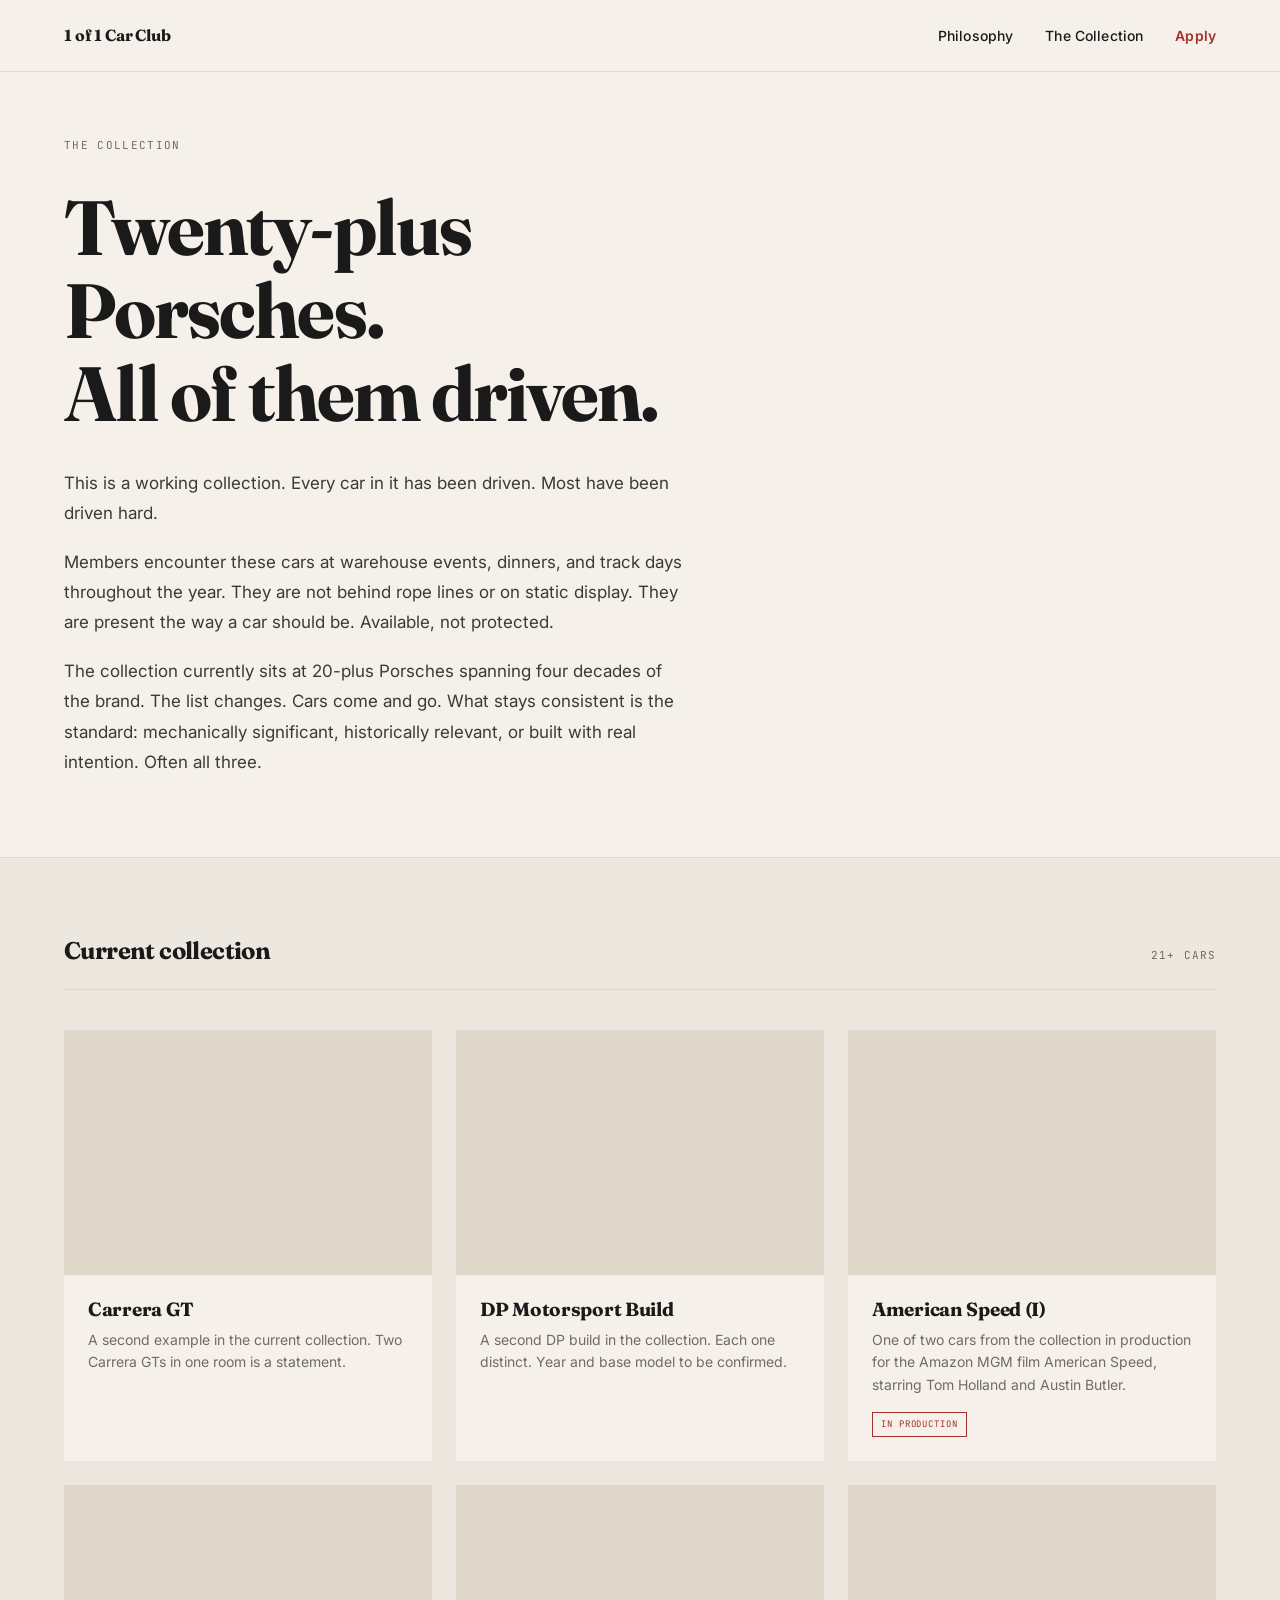
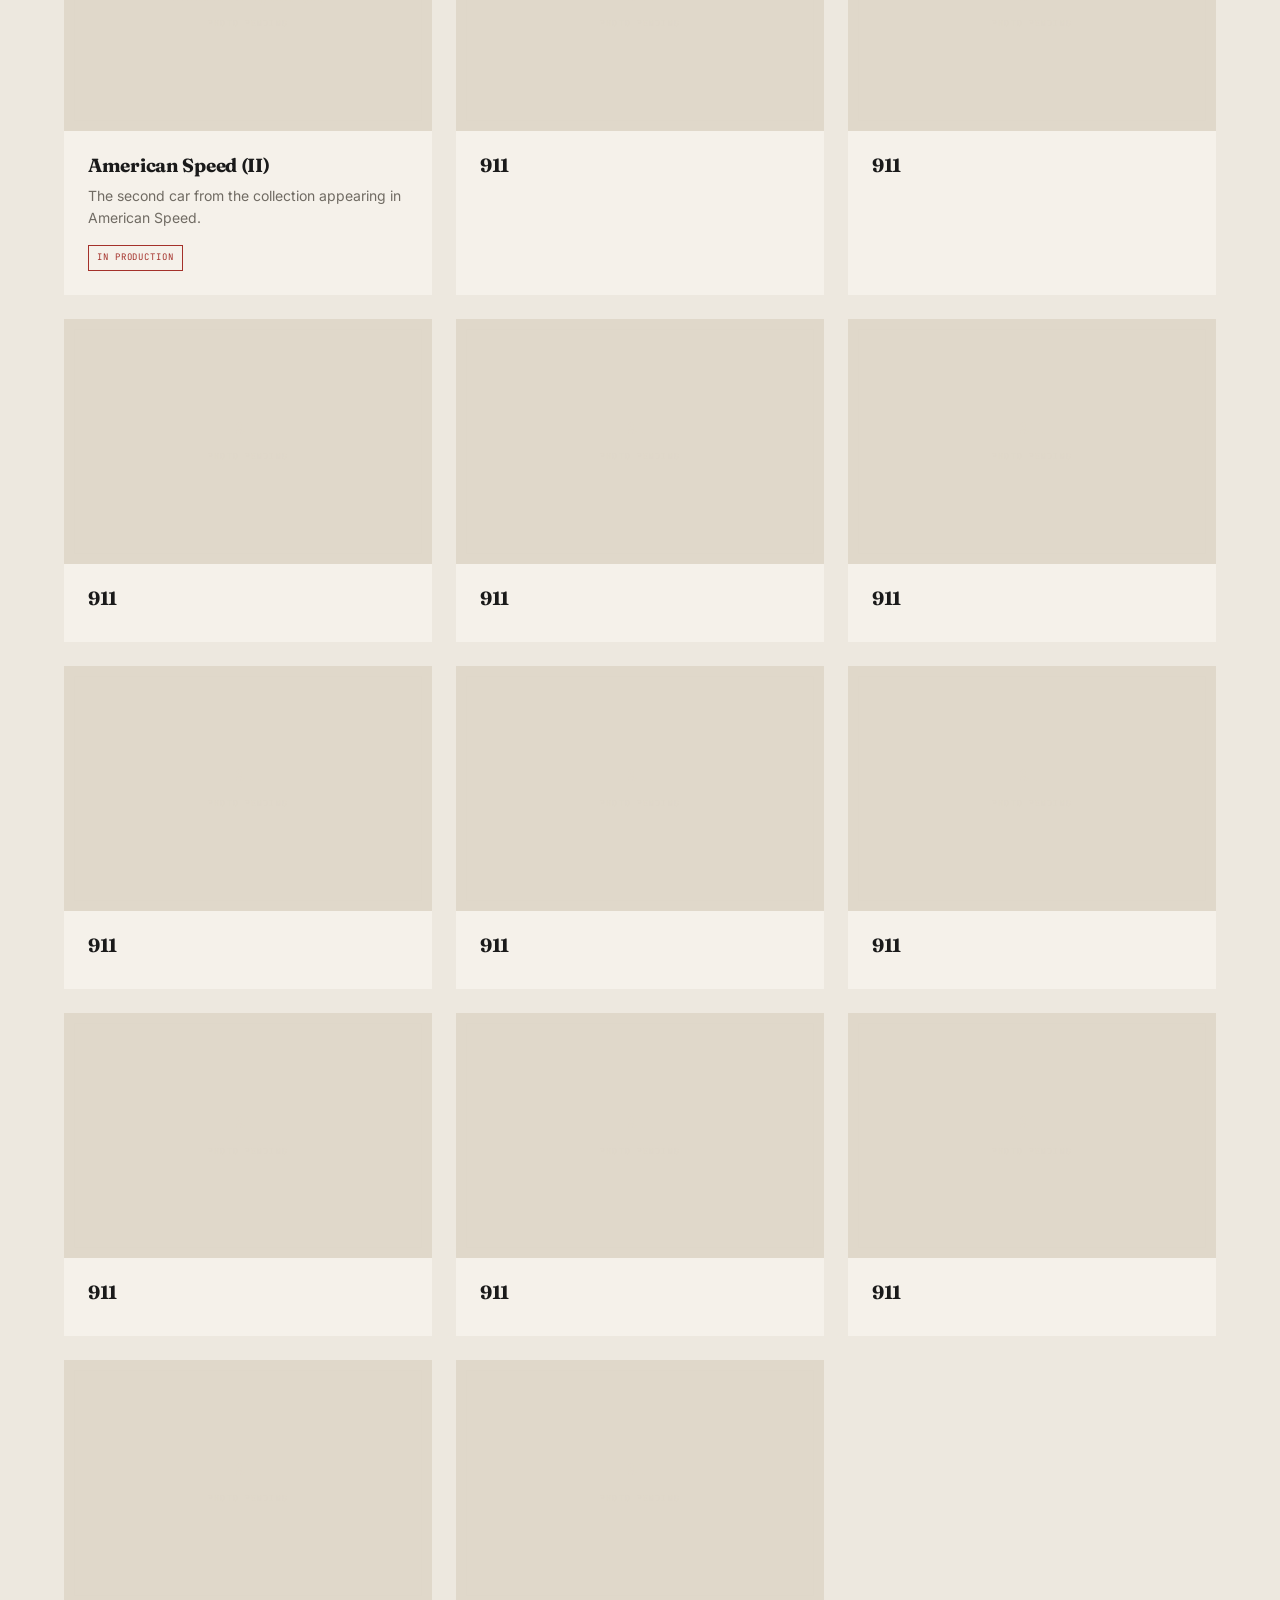
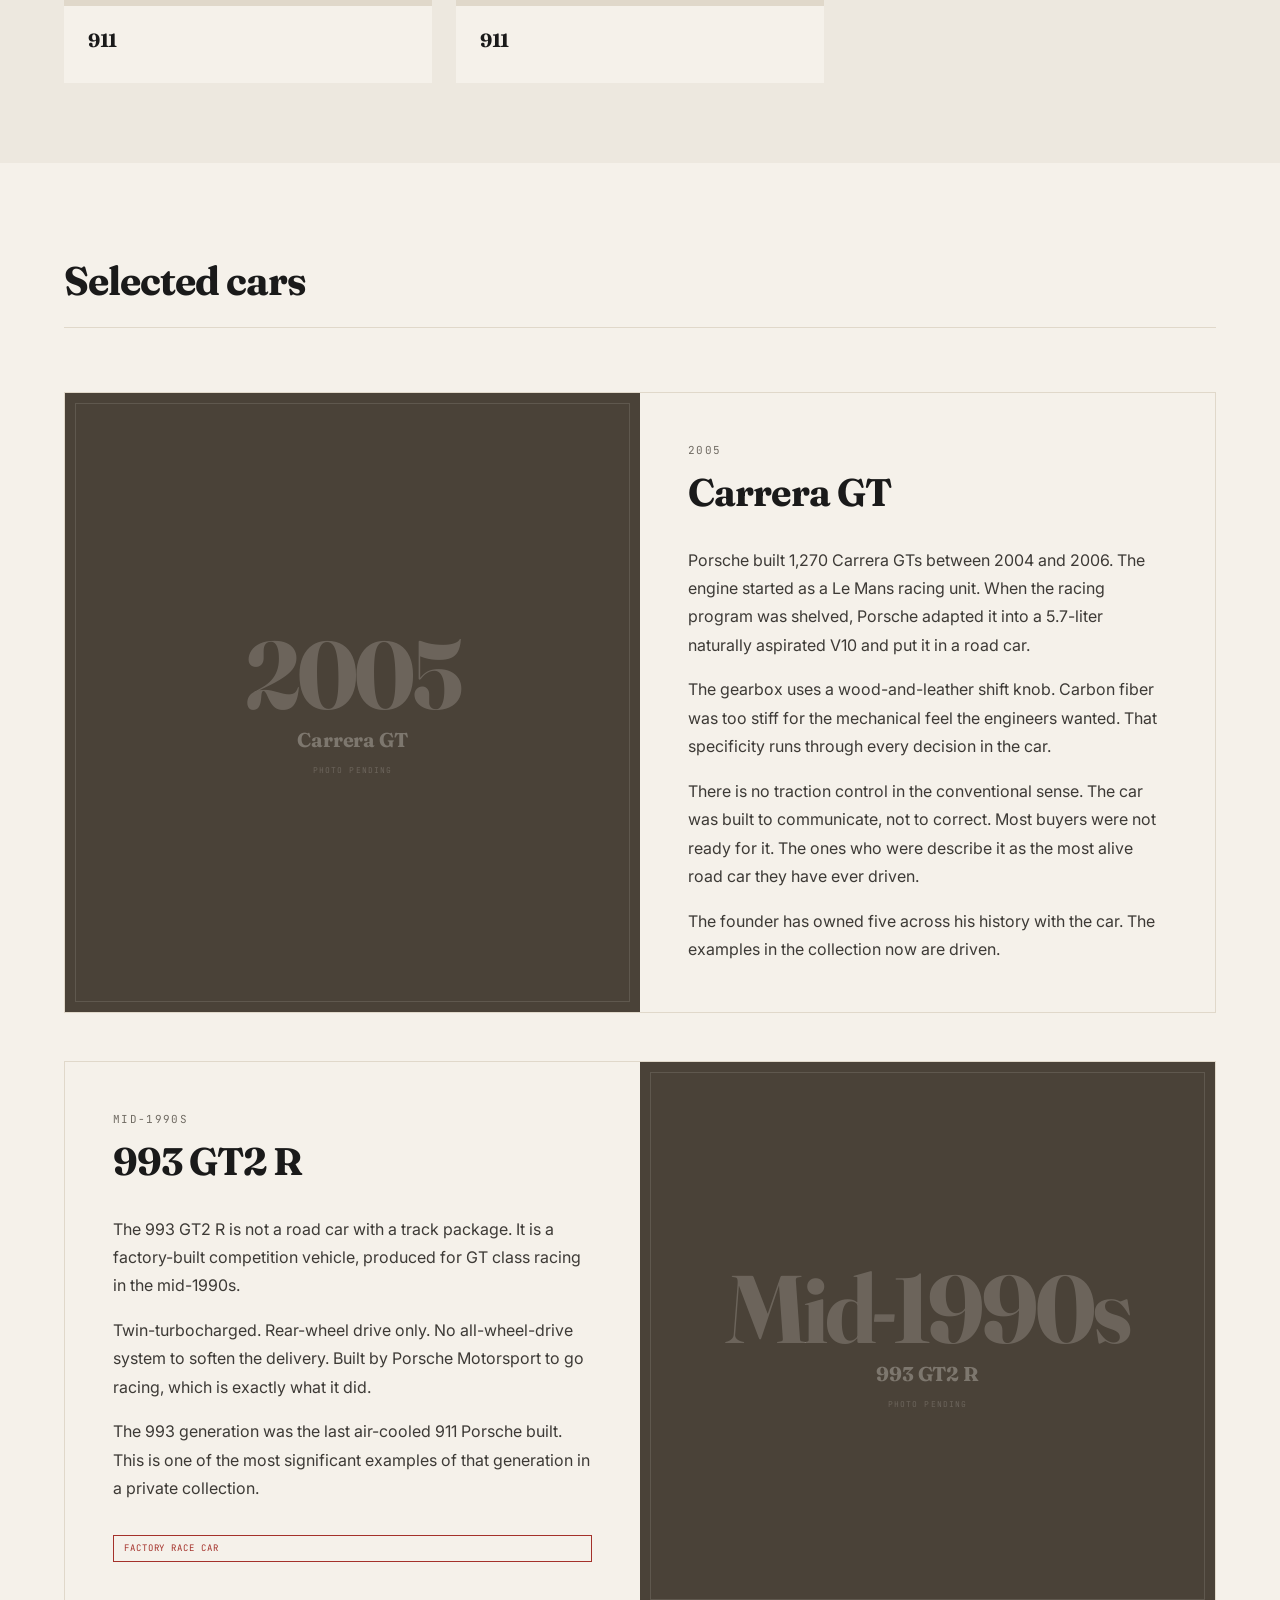
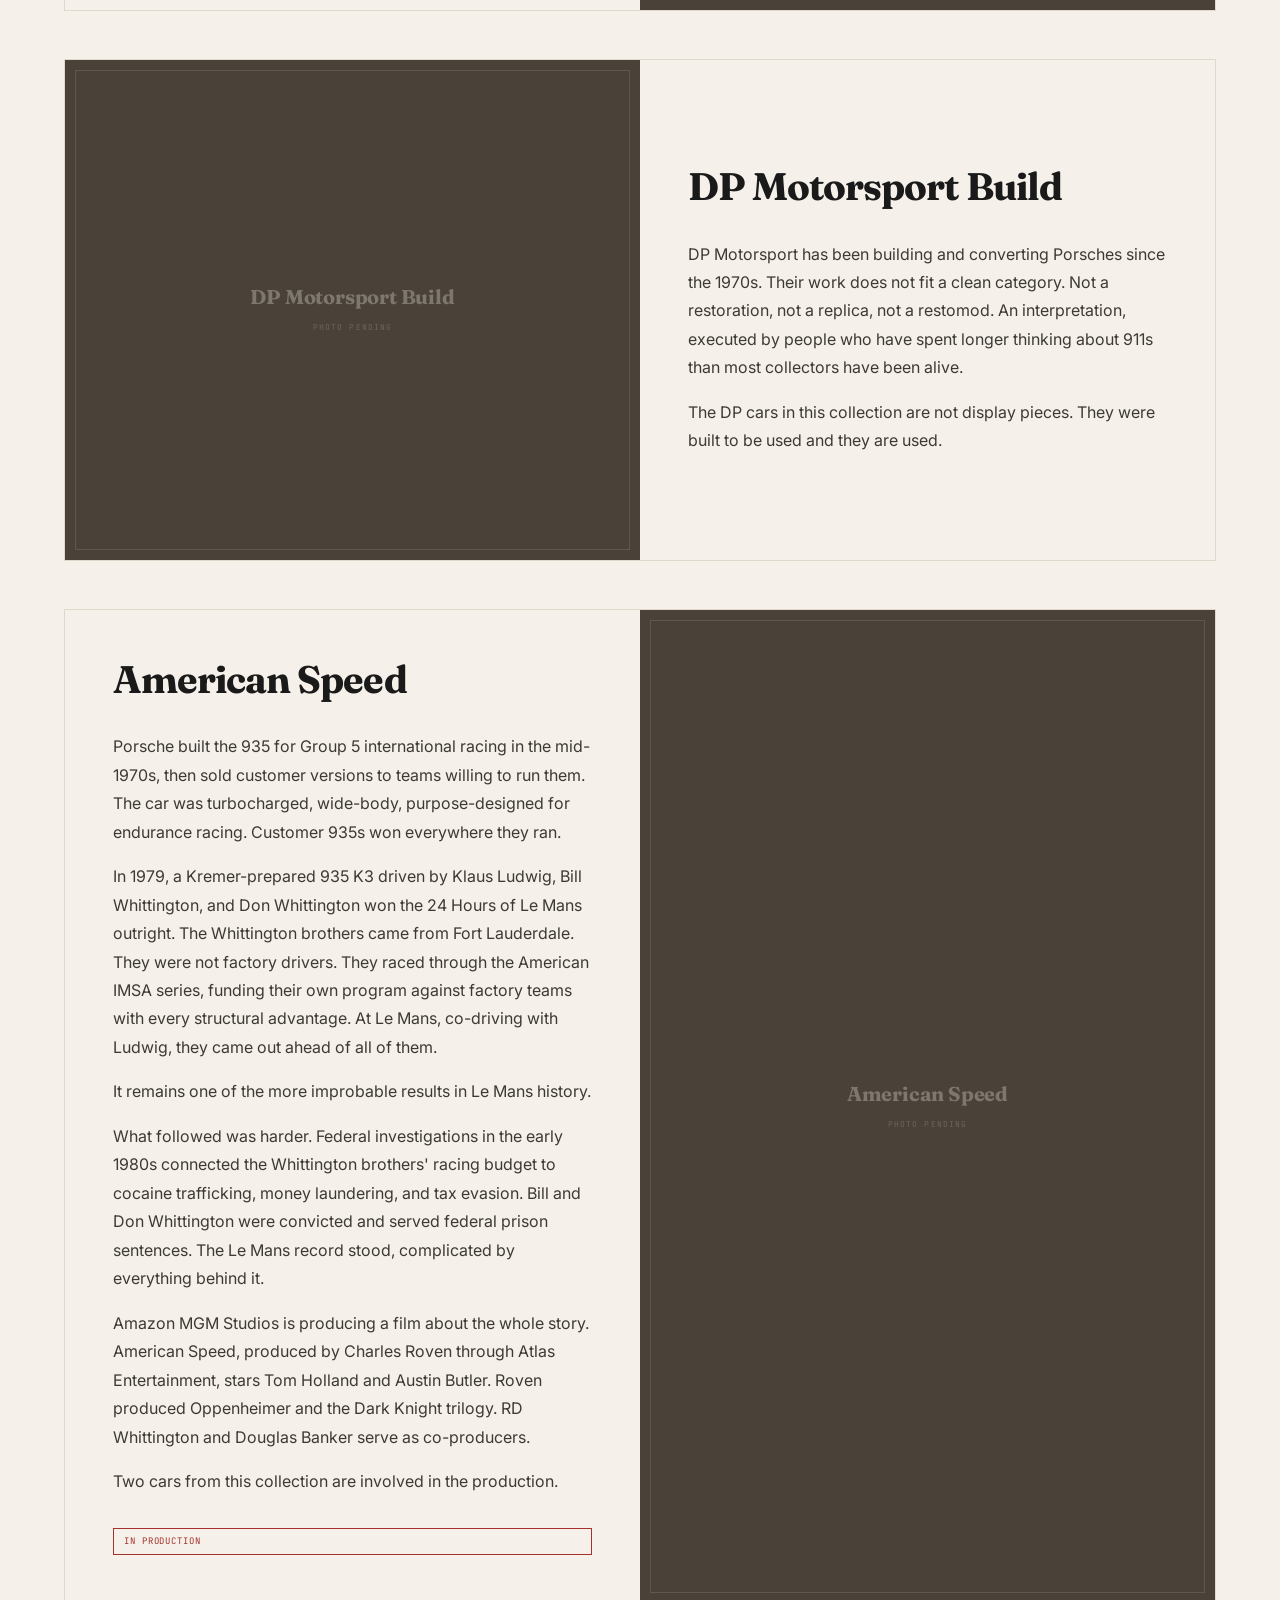
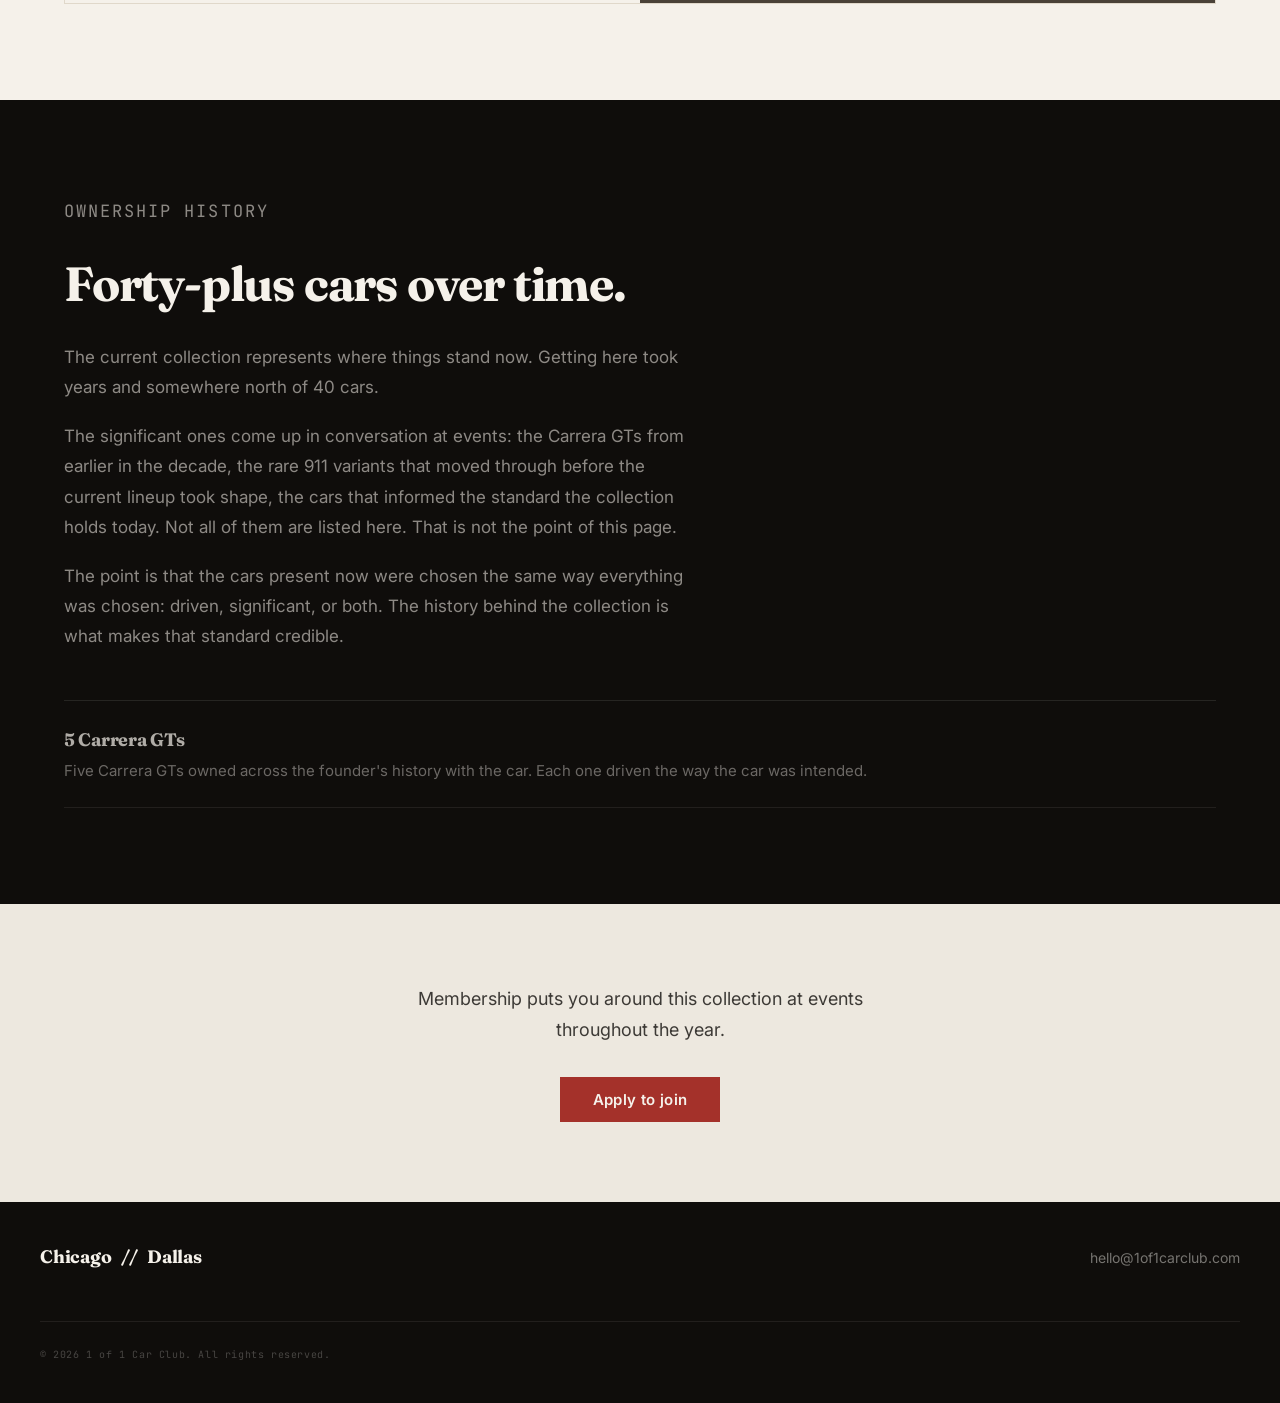
==== commit da801e8e: "Phase 3: data architecture, American Speed feature, em-dash sweep, launch prep - collection-data.js:" ====
--- a/collection.html
+++ b/collection.html
@@ -3,8 +3,17 @@
 <head>
   <meta charset="UTF-8">
   <meta name="viewport" content="width=device-width, initial-scale=1.0">
-  <title>The Collection &mdash; 1 of 1 Car Club</title>
-  <meta name="description" content="Twenty-plus significant Porsches in a working collection. Members spend time around these cars at events throughout the year.">
+  <title>The Collection | 1 of 1 Car Club</title>
+  <meta name="description" content="Twenty-plus significant Porsches in a working collection. Carrera GTs, a 993 GT2 R, DP Motorsport builds, and two cars in the Amazon MGM film American Speed.">
+
+  <!-- Open Graph -->
+  <meta property="og:type" content="website">
+  <meta property="og:url" content="https://1of1carclub.com/collection.html">
+  <meta property="og:title" content="The Collection | 1 of 1 Car Club">
+  <meta property="og:description" content="Twenty-plus significant Porsches in a working collection. Members spend time around these cars at events throughout the year.">
+  <meta property="og:image" content="https://1of1carclub.com/assets/og-placeholder.svg">
+
+  <link rel="icon" href="assets/favicon.svg" type="image/svg+xml">
   <link rel="stylesheet" href="style.css">
 </head>
 <body>
@@ -45,332 +54,50 @@
         <h1 class="reveal reveal-delay-1">Twenty-plus Porsches.<br>All of them driven.</h1>
         <div class="col-intro__body reveal reveal-delay-2">
           <p>This is a working collection. Every car in it has been driven. Most have been driven hard.</p>
-          <p>Members encounter these cars at warehouse events, dinners, and track days throughout the year. They are not behind rope lines or on static display. They are present in the way that a car should be present&nbsp;&mdash; available, not protected.</p>
+          <p>Members encounter these cars at warehouse events, dinners, and track days throughout the year. They are not behind rope lines or on static display. They are present the way a car should be. Available, not protected.</p>
           <p>The collection currently sits at 20-plus Porsches spanning four decades of the brand. The list changes. Cars come and go. What stays consistent is the standard: mechanically significant, historically relevant, or built with real intention. Often all three.</p>
         </div>
       </div>
     </section>
 
     <!-- ===================== COLLECTION GRID ===================== -->
+    <!--
+      DATA-DRIVEN: Cards below are populated by collection-data.js + script.js.
+      To add a car: edit collection-data.js only. See the template at the
+      bottom of that file. Never edit this HTML to add cars.
+    -->
     <section class="col-grid-section">
       <div class="wrap">
         <div class="col-grid-section__header reveal">
           <h2>Current collection</h2>
-          <span class="col-grid-section__count mono-label">20+ cars</span>
+          <span class="col-grid-section__count mono-label" id="collection-count">20+ cars</span>
         </div>
 
-        <!-- NOTE: Cards marked [TBD] need founder input — year, full model name,
-             and one sentence of context. Replace placeholder content with real details.
-             The grid scales cleanly to 25+ cards without layout changes. -->
-
-        <div class="card-grid">
-
-          <!-- CONFIRMED: Carrera GT #1 -->
-          <article class="car-card reveal">
-            <div class="car-card__media">
-              <!-- PHOTO PLACEHOLDER: 2005 Carrera GT exterior. 3/4 front angle preferred. -->
-              <div class="ph ph--card">
-                <span class="ph__label">2005 Carrera GT<br>Photo to be added</span>
-              </div>
-            </div>
-            <div class="car-card__body">
-              <p class="car-card__year">2005</p>
-              <h3 class="car-card__model">Carrera GT</h3>
-              <p class="car-card__note">One of the most demanding road cars Porsche has ever built. Naturally aspirated V10. Six-speed manual. No electronic safety nets. This one gets driven.</p>
-            </div>
-          </article>
-
-          <!-- CONFIRMED: Carrera GT #2 (year TBD) -->
-          <article class="car-card reveal reveal-delay-1">
-            <div class="car-card__media">
-              <!-- PHOTO PLACEHOLDER: Second Carrera GT in collection. Confirm year. -->
-              <div class="ph ph--card">
-                <span class="ph__label">Carrera GT (year to be confirmed)<br>Photo to be added</span>
-              </div>
-            </div>
-            <div class="car-card__body">
-              <p class="car-card__year">2004&ndash;2006</p>
-              <h3 class="car-card__model">Carrera GT</h3>
-              <p class="car-card__note">A second example from the current collection. Two CGTs in one room is a statement. Year and details to be confirmed.</p>
-            </div>
-          </article>
-
-          <!-- CONFIRMED: 993 GT2 R -->
-          <article class="car-card reveal reveal-delay-2">
-            <div class="car-card__media">
-              <!-- PHOTO PLACEHOLDER: 993 GT2 R. Racing livery if present. Confirm year. -->
-              <div class="ph ph--card">
-                <span class="ph__label">993 GT2 R<br>Photo to be added</span>
-              </div>
-            </div>
-            <div class="car-card__body">
-              <p class="car-card__year">Mid-1990s</p>
-              <h3 class="car-card__model">993 GT2 R</h3>
-              <p class="car-card__note">The factory race version of the 993 GT2. Built for GT competition. One of very few in existence. Not a street car.</p>
-            </div>
-          </article>
-
-          <!-- CONFIRMED: DP Motorsport #1 (details TBD) -->
-          <article class="car-card reveal">
-            <div class="car-card__media">
-              <!-- PHOTO PLACEHOLDER: DP Motorsport build #1. Confirm base model and year. -->
-              <div class="ph ph--card">
-                <span class="ph__label">DP Motorsport build<br>Photo to be added</span>
-              </div>
-            </div>
-            <div class="car-card__body">
-              <p class="car-card__year">Year TBC</p>
-              <h3 class="car-card__model">DP Motorsport Build</h3>
-              <p class="car-card__note">A DP Motorsport conversion. One of the most respected Porsche coachbuilders, working on 911s since the 1970s. Year and base model to be confirmed.</p>
-            </div>
-          </article>
-
-          <!-- CONFIRMED: DP Motorsport #2 (details TBD) -->
-          <article class="car-card reveal reveal-delay-1">
-            <div class="car-card__media">
-              <!-- PHOTO PLACEHOLDER: DP Motorsport build #2. Confirm base model and year. -->
-              <div class="ph ph--card">
-                <span class="ph__label">DP Motorsport build II<br>Photo to be added</span>
-              </div>
-            </div>
-            <div class="car-card__body">
-              <p class="car-card__year">Year TBC</p>
-              <h3 class="car-card__model">DP Motorsport Build II</h3>
-              <p class="car-card__note">A second DP build in the collection. Each one distinct. Year and base model to be confirmed.</p>
-            </div>
-          </article>
-
-          <!-- CONFIRMED: American Speed film car #1 (details TBD) -->
-          <article class="car-card reveal reveal-delay-2">
-            <div class="car-card__media">
-              <!-- PHOTO PLACEHOLDER: American Speed film car #1. Confirm year and model. -->
-              <div class="ph ph--card">
-                <span class="ph__label">American Speed film car<br>Photo to be added</span>
-              </div>
-            </div>
-            <div class="car-card__body">
-              <p class="car-card__year">Year TBC</p>
-              <h3 class="car-card__model">American Speed</h3>
-              <p class="car-card__note">Currently appearing in the film American Speed. Year and model to be confirmed.</p>
-            </div>
-          </article>
-
-          <!-- CONFIRMED: American Speed film car #2 (details TBD) -->
-          <article class="car-card reveal">
-            <div class="car-card__media">
-              <!-- PHOTO PLACEHOLDER: American Speed film car #2. Confirm year and model. -->
-              <div class="ph ph--card">
-                <span class="ph__label">American Speed film car II<br>Photo to be added</span>
-              </div>
-            </div>
-            <div class="car-card__body">
-              <p class="car-card__year">Year TBC</p>
-              <h3 class="car-card__model">American Speed II</h3>
-              <p class="car-card__note">The second car from the collection appearing in American Speed. Year and model to be confirmed.</p>
-            </div>
-          </article>
-
-          <!-- TBD: Remaining cars — 13+ to be supplied by founder -->
-          <article class="car-card car-card--tbd reveal reveal-delay-1">
-            <div class="car-card__media">
-              <div class="ph ph--card" style="background-color: var(--cream-dark);">
-                <span class="ph__label">Car details to be added</span>
-              </div>
-            </div>
-            <div class="car-card__body">
-              <p class="car-card__year">Year TBC</p>
-              <h3 class="car-card__model">To be added</h3>
-              <p class="car-card__note">Details to follow.</p>
-            </div>
-          </article>
-
-          <article class="car-card car-card--tbd reveal reveal-delay-2">
-            <div class="car-card__media">
-              <div class="ph ph--card" style="background-color: var(--cream-dark);">
-                <span class="ph__label">Car details to be added</span>
-              </div>
-            </div>
-            <div class="car-card__body">
-              <p class="car-card__year">Year TBC</p>
-              <h3 class="car-card__model">To be added</h3>
-              <p class="car-card__note">Details to follow.</p>
-            </div>
-          </article>
-
-          <article class="car-card car-card--tbd reveal">
-            <div class="car-card__media">
-              <div class="ph ph--card" style="background-color: var(--cream-dark);">
-                <span class="ph__label">Car details to be added</span>
-              </div>
-            </div>
-            <div class="car-card__body">
-              <p class="car-card__year">Year TBC</p>
-              <h3 class="car-card__model">To be added</h3>
-              <p class="car-card__note">Details to follow.</p>
-            </div>
-          </article>
-
-          <article class="car-card car-card--tbd reveal reveal-delay-1">
-            <div class="car-card__media">
-              <div class="ph ph--card" style="background-color: var(--cream-dark);">
-                <span class="ph__label">Car details to be added</span>
-              </div>
-            </div>
-            <div class="car-card__body">
-              <p class="car-card__year">Year TBC</p>
-              <h3 class="car-card__model">To be added</h3>
-              <p class="car-card__note">Details to follow.</p>
-            </div>
-          </article>
-
-          <article class="car-card car-card--tbd reveal reveal-delay-2">
-            <div class="car-card__media">
-              <div class="ph ph--card" style="background-color: var(--cream-dark);">
-                <span class="ph__label">Car details to be added</span>
-              </div>
-            </div>
-            <div class="car-card__body">
-              <p class="car-card__year">Year TBC</p>
-              <h3 class="car-card__model">To be added</h3>
-              <p class="car-card__note">Details to follow.</p>
-            </div>
-          </article>
-
-          <article class="car-card car-card--tbd reveal">
-            <div class="car-card__media">
-              <div class="ph ph--card" style="background-color: var(--cream-dark);">
-                <span class="ph__label">Car details to be added</span>
-              </div>
-            </div>
-            <div class="car-card__body">
-              <p class="car-card__year">Year TBC</p>
-              <h3 class="car-card__model">To be added</h3>
-              <p class="car-card__note">Details to follow.</p>
-            </div>
-          </article>
-
-          <article class="car-card car-card--tbd reveal reveal-delay-1">
-            <div class="car-card__media">
-              <div class="ph ph--card" style="background-color: var(--cream-dark);">
-                <span class="ph__label">Car details to be added</span>
-              </div>
-            </div>
-            <div class="car-card__body">
-              <p class="car-card__year">Year TBC</p>
-              <h3 class="car-card__model">To be added</h3>
-              <p class="car-card__note">Details to follow.</p>
-            </div>
-          </article>
-
+        <div class="card-grid" id="collection-grid" aria-label="Collection cars">
+          <!-- Populated by collection-data.js + script.js.
+               If JavaScript is disabled, add noscript fallback here. -->
+          <noscript>
+            <p style="padding: 2rem; color: var(--charcoal-lt); font-family: var(--font-sans); font-size: 1rem;">
+              Enable JavaScript to view the full collection.
+            </p>
+          </noscript>
         </div>
-        <!-- END card-grid. To add more cars: duplicate any <article class="car-card"> block
-             and fill in year, model name, note, and photo. The grid handles any number. -->
       </div>
     </section>
 
     <!-- ===================== FEATURED CARS ===================== -->
-    <section class="featured-section">
+    <!--
+      DATA-DRIVEN: Featured articles populated by collection-data.js + script.js.
+      Cars with featured: true in collection-data.js appear here as long-form entries.
+    -->
+    <section class="featured-section" aria-label="Selected cars">
       <div class="wrap">
         <div class="featured-section__header reveal">
           <h2>Selected cars</h2>
         </div>
-
-        <!-- FEATURED 1: Carrera GT -->
-        <article class="featured-car reveal">
-          <div class="featured-car__media">
-            <!-- PHOTO PLACEHOLDER: Carrera GT hero shot.
-                 3/4 front angle, exterior.
-                 If possible: a second shot of the interior or the V10 engine bay.
-                 Color: silver, black, or factory Fayence Yellow preferred. -->
-            <div class="ph ph--featured">
-              <span class="ph__label" style="color:rgba(245,241,234,0.3);">Photo placeholder<br>Carrera GT — exterior or engine bay</span>
-            </div>
-          </div>
-          <div class="featured-car__body">
-            <p class="featured-car__year">2004&ndash;2006</p>
-            <h3 class="featured-car__model">Carrera GT</h3>
-            <div class="featured-car__text">
-              <p>Porsche built 1,270 Carrera GTs between 2004 and 2006. The engine started as a Le Mans racing unit. When the racing program was shelved, Porsche adapted it into a 5.7-liter naturally aspirated V10 and put it in a road car.</p>
-              <p>The gearbox uses a wood-and-leather shift knob. Not because of tradition&nbsp;&mdash; because carbon fiber was too stiff for the mechanical feel the engineers wanted. That specificity runs through every decision in the car.</p>
-              <p>There is no traction control in the conventional sense. The car was built to communicate, not to correct. Most buyers were not ready for it. The ones who were describe it as the most alive road car they've ever driven.</p>
-              <p>The founder has owned five across his history with the car. The examples in the collection now are driven.</p>
-            </div>
-          </div>
-        </article>
-
-        <!-- FEATURED 2: 993 GT2 R (reversed layout) -->
-        <article class="featured-car featured-car--reverse reveal">
-          <div class="featured-car__media">
-            <!-- PHOTO PLACEHOLDER: 993 GT2 R.
-                 If it has racing livery, show that. If not, 3/4 rear angle.
-                 This car should look like a race car because it is one.
-                 Confirm year and any livery before finalizing caption. -->
-            <div class="ph ph--featured">
-              <span class="ph__label" style="color:rgba(245,241,234,0.3);">Photo placeholder<br>993 GT2 R — confirm year and livery<br>Racing configuration preferred</span>
-            </div>
-          </div>
-          <div class="featured-car__body">
-            <p class="featured-car__year">Mid-1990s &mdash; confirm year</p>
-            <h3 class="featured-car__model">993 GT2 R</h3>
-            <div class="featured-car__text">
-              <p>The 993 GT2 R is not a road car with a track package. It is a factory-built competition vehicle, produced for GT class racing in the mid-1990s.</p>
-              <p>Twin-turbocharged. Rear-wheel drive only&nbsp;&mdash; no all-wheel-drive system to soften the delivery. Built by Porsche Motorsport to go racing, which is exactly what it did.</p>
-              <p>The 993 generation was the last air-cooled 911 Porsche built. This is one of the most significant examples of that generation to exist in a private collection.</p>
-              <!-- NOTE TO FOUNDER: Add specific racing history, provenance, and chassis
-                   details here once confirmed. More detail = stronger copy. -->
-            </div>
-            <span class="featured-car__badge">Factory race car</span>
-          </div>
-        </article>
-
-        <!-- FEATURED 3: DP Motorsport -->
-        <article class="featured-car reveal">
-          <div class="featured-car__media">
-            <!-- PHOTO PLACEHOLDER: DP Motorsport build.
-                 Confirm which car is being featured here (base model, year, build spec).
-                 Show the car in a way that communicates it's a serious driver, not a show piece. -->
-            <div class="ph ph--featured">
-              <span class="ph__label" style="color:rgba(245,241,234,0.3);">Photo placeholder<br>DP Motorsport build — confirm which car<br>Base model, year, and build spec needed</span>
-            </div>
-          </div>
-          <div class="featured-car__body">
-            <p class="featured-car__year">Year TBC &mdash; confirm</p>
-            <h3 class="featured-car__model">DP Motorsport Build</h3>
-            <div class="featured-car__text">
-              <p>DP Motorsport has been building and converting Porsches since the 1970s. Their work sits in a category that doesn't have a clean label&nbsp;&mdash; not a restoration, not a replica, not a restomod. An interpretation, executed by people who have been thinking about 911s for as long as most collectors have been alive.</p>
-              <p>The DP cars in this collection are not display pieces. They were built to be used and they are used.</p>
-              <!-- NOTE TO FOUNDER: Add year, base car, and specific build specification here.
-                   If the car has a name or designation (DP 935, DP RSR, etc.), use it.
-                   The more specific the details, the better this section reads. -->
-            </div>
-          </div>
-        </article>
-
-        <!-- FEATURED 4: American Speed film car -->
-        <article class="featured-car featured-car--reverse reveal">
-          <div class="featured-car__media">
-            <!-- PHOTO PLACEHOLDER: American Speed film car.
-                 Confirm which car appears here and what it is.
-                 If production images from the film are available and cleared for use,
-                 those would be ideal. Otherwise, a standalone shot of the car. -->
-            <div class="ph ph--featured">
-              <span class="ph__label" style="color:rgba(245,241,234,0.3);">Photo placeholder<br>American Speed film car — confirm model and year<br>Film stills may be available once production clears</span>
-            </div>
-          </div>
-          <div class="featured-car__body">
-            <p class="featured-car__year">Year TBC &mdash; confirm</p>
-            <h3 class="featured-car__model">American Speed</h3>
-            <div class="featured-car__text">
-              <p>Two cars from the collection are currently in production for a film called American Speed.</p>
-              <!-- NOTE TO FOUNDER: Add detail about the film and the specific car here
-                   once confirmed. Even a single strong sentence about the car's
-                   significance independent of the film is enough to anchor this entry.
-                   If film details are embargoed, leave as-is and update at launch. -->
-            </div>
-            <span class="featured-car__badge">In production</span>
-          </div>
-        </article>
-
+        <div id="featured-section">
+          <!-- Populated by collection-data.js + script.js -->
+        </div>
       </div>
     </section>
 
@@ -380,8 +107,12 @@
         <p class="past-col__eyebrow reveal">Ownership history</p>
         <h2 class="reveal">Forty-plus cars over time.</h2>
         <p class="reveal">The current collection represents where things stand now. Getting here took years and somewhere north of 40 cars.</p>
-        <p class="reveal">The significant ones come up in conversation at events: the Carrera GTs from earlier in the decade, the rare 911 variants that moved through before the current lineup took shape, the cars that informed the standard the collection holds today. Not all of them are listed here. That's not the point of this page.</p>
-        <p class="reveal">The point is that the cars present in the collection now were chosen the same way everything was chosen: driven, significant, or both. The history behind the collection is what makes that standard credible.</p>
+        <p class="reveal">The significant ones come up in conversation at events: the Carrera GTs from earlier in the decade, the rare 911 variants that moved through before the current lineup took shape, the cars that informed the standard the collection holds today. Not all of them are listed here. That is not the point of this page.</p>
+        <p class="reveal">The point is that the cars present now were chosen the same way everything was chosen: driven, significant, or both. The history behind the collection is what makes that standard credible.</p>
+
+        <!-- Populated by collection-data.js + script.js (past array) -->
+        <div id="past-collection-list" class="past-col__list">
+        </div>
       </div>
     </section>
 
@@ -400,12 +131,14 @@
     <div class="footer__inner">
       <div class="footer__locs">Chicago&ensp;//&ensp;Dallas</div>
       <div class="footer__contact">
-        <a href="mailto:apply@1of1carclub.com">apply@1of1carclub.com</a>
+        <a href="mailto:hello@1of1carclub.com">hello@1of1carclub.com</a>
       </div>
       <p class="footer__copy">&copy; 2026 1 of 1 Car Club. All rights reserved.</p>
     </div>
   </footer>
 
+  <!-- collection-data.js must load before script.js -->
+  <script src="collection-data.js"></script>
   <script src="script.js"></script>
 </body>
 </html>
--- a/style.css
+++ b/style.css
@@ -1,5 +1,5 @@
 /* ============================================================
-   1 OF 1 CAR CLUB — STYLE.CSS
+   1 OF 1 CAR CLUB - STYLE.CSS
    Phase 2 Build
    ============================================================ */
 
@@ -1418,3 +1418,244 @@
     font-size: 1.0625rem;
   }
 }
+
+/* ============================================================
+   PHASE 3 ADDITIONS
+   ============================================================ */
+
+/* -------------------------------------------------------
+   EDITORIAL CARD PLACEHOLDER
+   Shown when a car has no photos yet. Looks intentional,
+   not broken. Vintage Porsche brochure plate aesthetic.
+   ------------------------------------------------------- */
+
+.car-card__placeholder {
+  aspect-ratio: 3 / 2;
+  background-color: var(--cream-mid);
+  display: flex;
+  align-items: center;
+  justify-content: center;
+  position: relative;
+  overflow: hidden;
+  width: 100%;
+}
+
+/* Inner inset frame: the detail that makes it feel designed */
+.car-card__placeholder::before {
+  content: '';
+  position: absolute;
+  inset: 10px;
+  border: 1px solid var(--cream-dark);
+  pointer-events: none;
+}
+
+.car-card__placeholder--tbd {
+  background-color: var(--cream-dark);
+}
+
+.car-card__placeholder--tbd::before {
+  border-color: rgba(224, 216, 202, 0.5);
+}
+
+/* Full-height variant for featured car sections */
+.car-card__placeholder--featured {
+  aspect-ratio: unset;
+  position: absolute;
+  inset: 0;
+  height: 100%;
+  background-color: #4A4238;
+}
+
+.car-card__placeholder--featured::before {
+  border-color: rgba(245, 241, 234, 0.12);
+}
+
+.car-card__placeholder-inner {
+  display: flex;
+  flex-direction: column;
+  align-items: center;
+  justify-content: center;
+  text-align: center;
+  padding: var(--sp-6);
+  position: relative;
+  z-index: 1;
+}
+
+.car-card__placeholder-year {
+  font-family: var(--font-serif);
+  font-size: clamp(2.5rem, 6vw, 4rem);
+  font-weight: 700;
+  line-height: 1;
+  letter-spacing: -0.04em;
+  color: var(--cream-dark);
+  margin-bottom: 6px;
+}
+
+.car-card__placeholder--tbd .car-card__placeholder-year {
+  color: rgba(224, 216, 202, 0.5);
+}
+
+.car-card__placeholder--featured .car-card__placeholder-year {
+  color: rgba(245, 241, 234, 0.2);
+  font-size: clamp(3rem, 8vw, 6rem);
+}
+
+.car-card__placeholder-model {
+  font-family: var(--font-serif);
+  font-size: 1rem;
+  font-weight: 700;
+  color: var(--charcoal-lt);
+  letter-spacing: -0.01em;
+  line-height: 1.2;
+}
+
+.car-card__placeholder--tbd .car-card__placeholder-model {
+  color: var(--cream-dark);
+}
+
+.car-card__placeholder--featured .car-card__placeholder-model {
+  color: rgba(245, 241, 234, 0.3);
+  font-size: 1.25rem;
+}
+
+.car-card__placeholder-label {
+  font-family: var(--font-mono);
+  font-size: 0.5rem;
+  letter-spacing: 0.14em;
+  text-transform: uppercase;
+  color: var(--cream-dark);
+  margin-top: var(--sp-3);
+}
+
+.car-card__placeholder--tbd .car-card__placeholder-label {
+  color: rgba(224, 216, 202, 0.5);
+}
+
+.car-card__placeholder--featured .car-card__placeholder-label {
+  color: rgba(245, 241, 234, 0.2);
+}
+
+/* -------------------------------------------------------
+   CAR CARD: badge (used for "In production", "Factory race car")
+   ------------------------------------------------------- */
+
+.car-card__badge {
+  display: inline-block;
+  font-family: var(--font-mono);
+  font-size: 0.5625rem;
+  letter-spacing: 0.1em;
+  text-transform: uppercase;
+  color: var(--red);
+  border: 1px solid var(--red);
+  padding: 4px 8px;
+  margin-top: var(--sp-4);
+}
+
+/* -------------------------------------------------------
+   FEATURED CAR: image styles (JS-rendered)
+   ------------------------------------------------------- */
+
+.featured-car__img {
+  position: absolute;
+  inset: 0;
+  width: 100%;
+  height: 100%;
+  object-fit: cover;
+}
+
+/* -------------------------------------------------------
+   FORM: validation error states
+   ------------------------------------------------------- */
+
+.form__error {
+  display: none;
+  font-family: var(--font-mono);
+  font-size: 0.5625rem;
+  letter-spacing: 0.08em;
+  text-transform: uppercase;
+  color: var(--red);
+  margin-top: 6px;
+}
+
+.form__group--error .form__error {
+  display: block;
+}
+
+.form__group--error .form__input,
+.form__group--error .form__textarea {
+  border-bottom-color: var(--red);
+}
+
+/* -------------------------------------------------------
+   PAST COLLECTION: list items (JS-rendered)
+   ------------------------------------------------------- */
+
+.past-col__list {
+  margin-top: var(--sp-12);
+  border-top: 1px solid rgba(245, 241, 234, 0.1);
+}
+
+.past-col__item {
+  display: flex;
+  flex-direction: column;
+  gap: 4px;
+  padding: var(--sp-6) 0;
+  border-bottom: 1px solid rgba(245, 241, 234, 0.08);
+}
+
+.past-col__item-name {
+  font-family: var(--font-serif);
+  font-size: 1.125rem;
+  font-weight: 700;
+  color: rgba(245, 241, 234, 0.7);
+  letter-spacing: -0.015em;
+}
+
+.past-col__item-note {
+  font-size: 0.9375rem;
+  color: rgba(245, 241, 234, 0.4);
+  line-height: 1.6;
+}
+
+/* -------------------------------------------------------
+   THANKS PAGE
+   ------------------------------------------------------- */
+
+.thanks-section {
+  padding-top: calc(var(--nav-h) + var(--sp-32));
+  padding-bottom: var(--sp-32);
+  min-height: 70vh;
+  display: flex;
+  align-items: center;
+}
+
+.thanks-section h1 {
+  font-size: clamp(2.5rem, 6vw, 5rem);
+  margin-bottom: var(--sp-6);
+}
+
+.thanks-section p {
+  font-size: 1.125rem;
+  color: var(--charcoal-mid);
+  margin-bottom: var(--sp-2);
+  max-width: 480px;
+}
+
+.thanks-section .thanks-back {
+  display: inline-block;
+  margin-top: var(--sp-10);
+  font-size: 0.875rem;
+  font-weight: 600;
+  color: var(--navy);
+  letter-spacing: 0.02em;
+}
+
+/* -------------------------------------------------------
+   RESPONSIVE ADDITIONS
+   ------------------------------------------------------- */
+
+@media (max-width: 768px) {
+  .car-card__placeholder-year {
+    font-size: 2rem;
+  }
+}
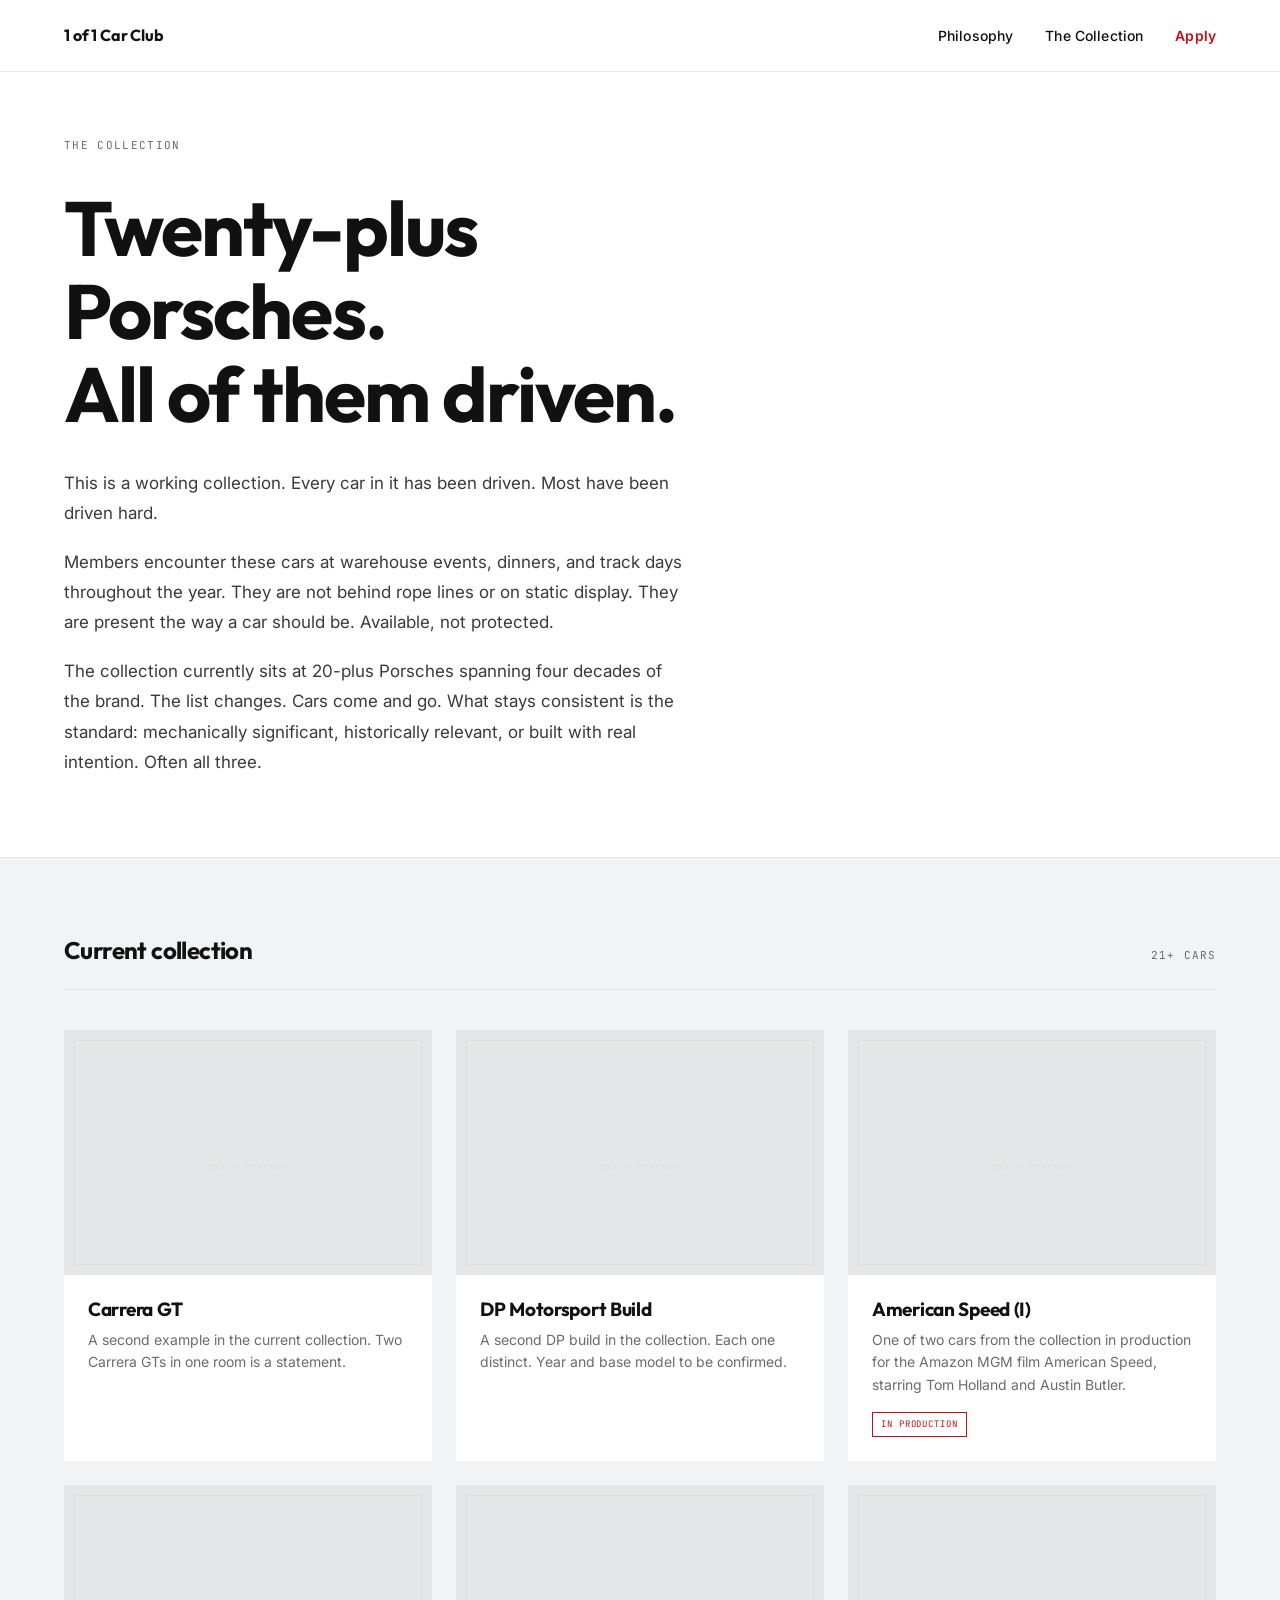
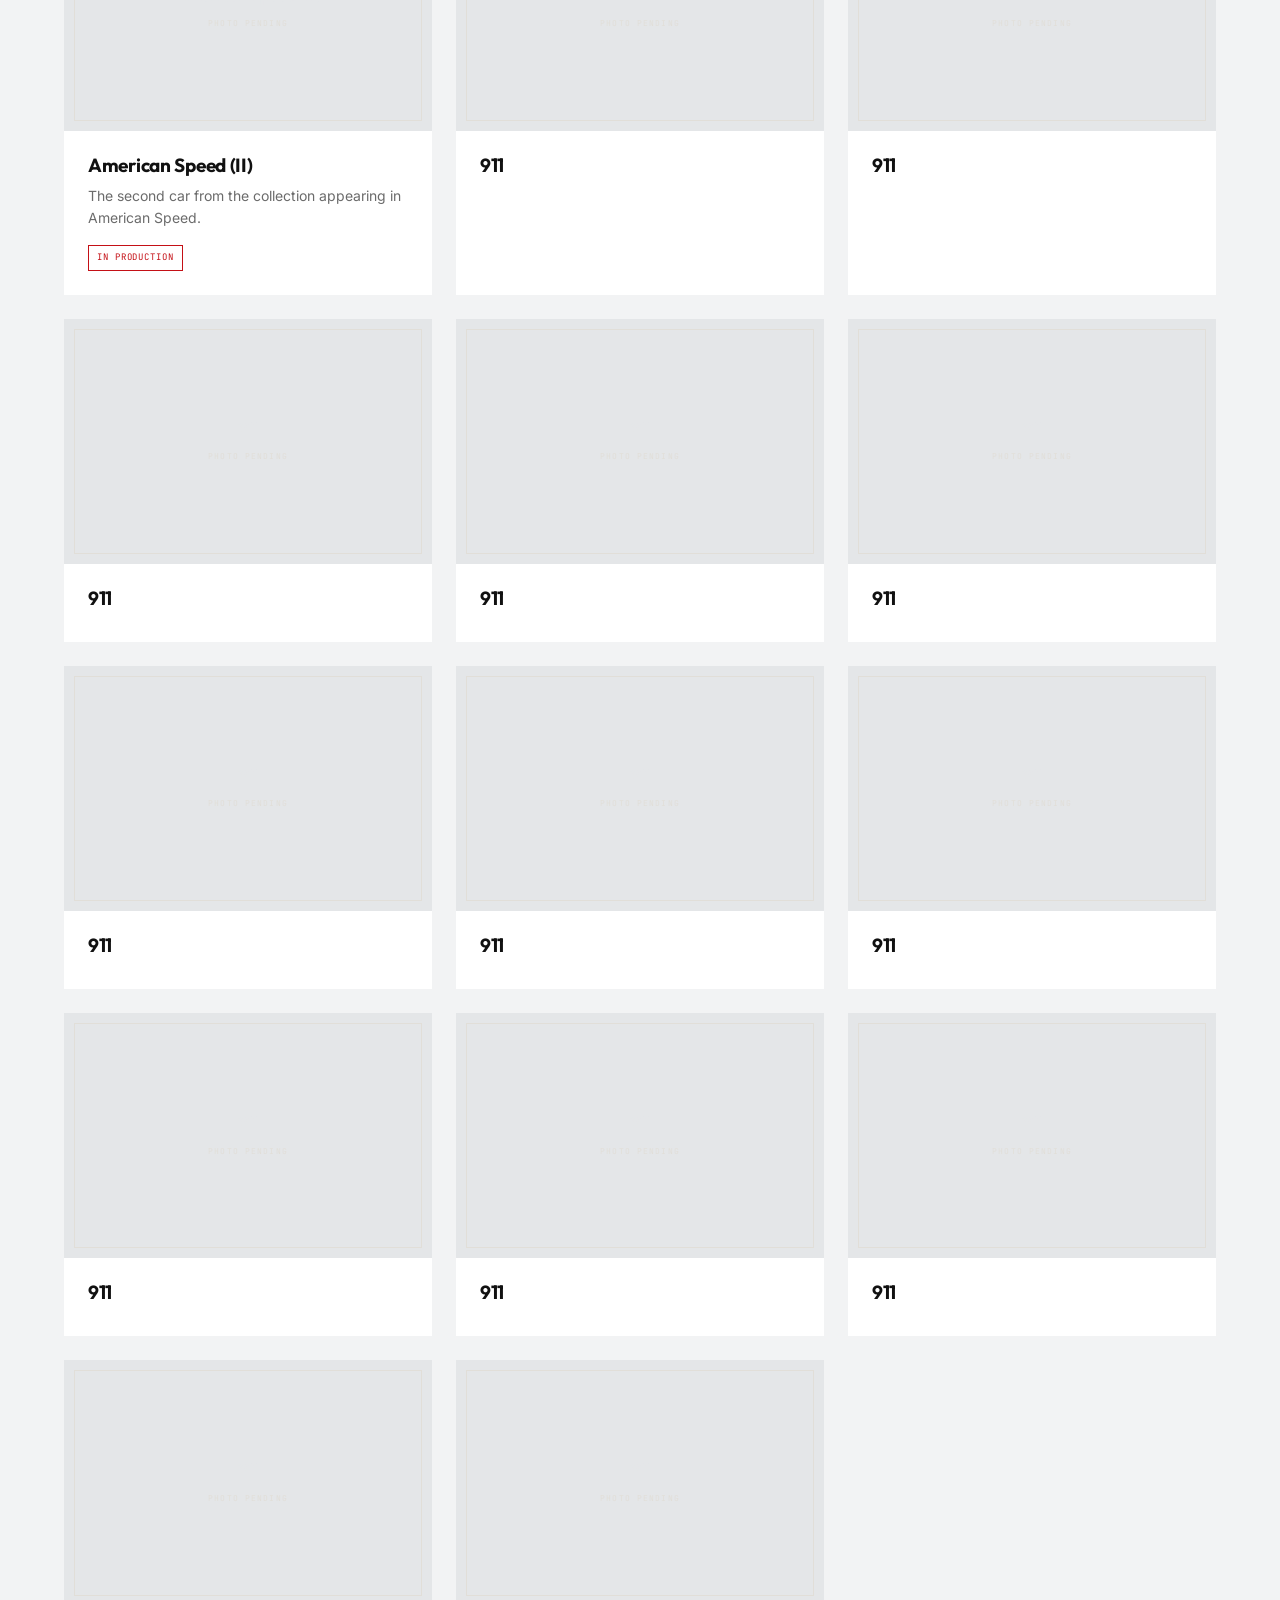
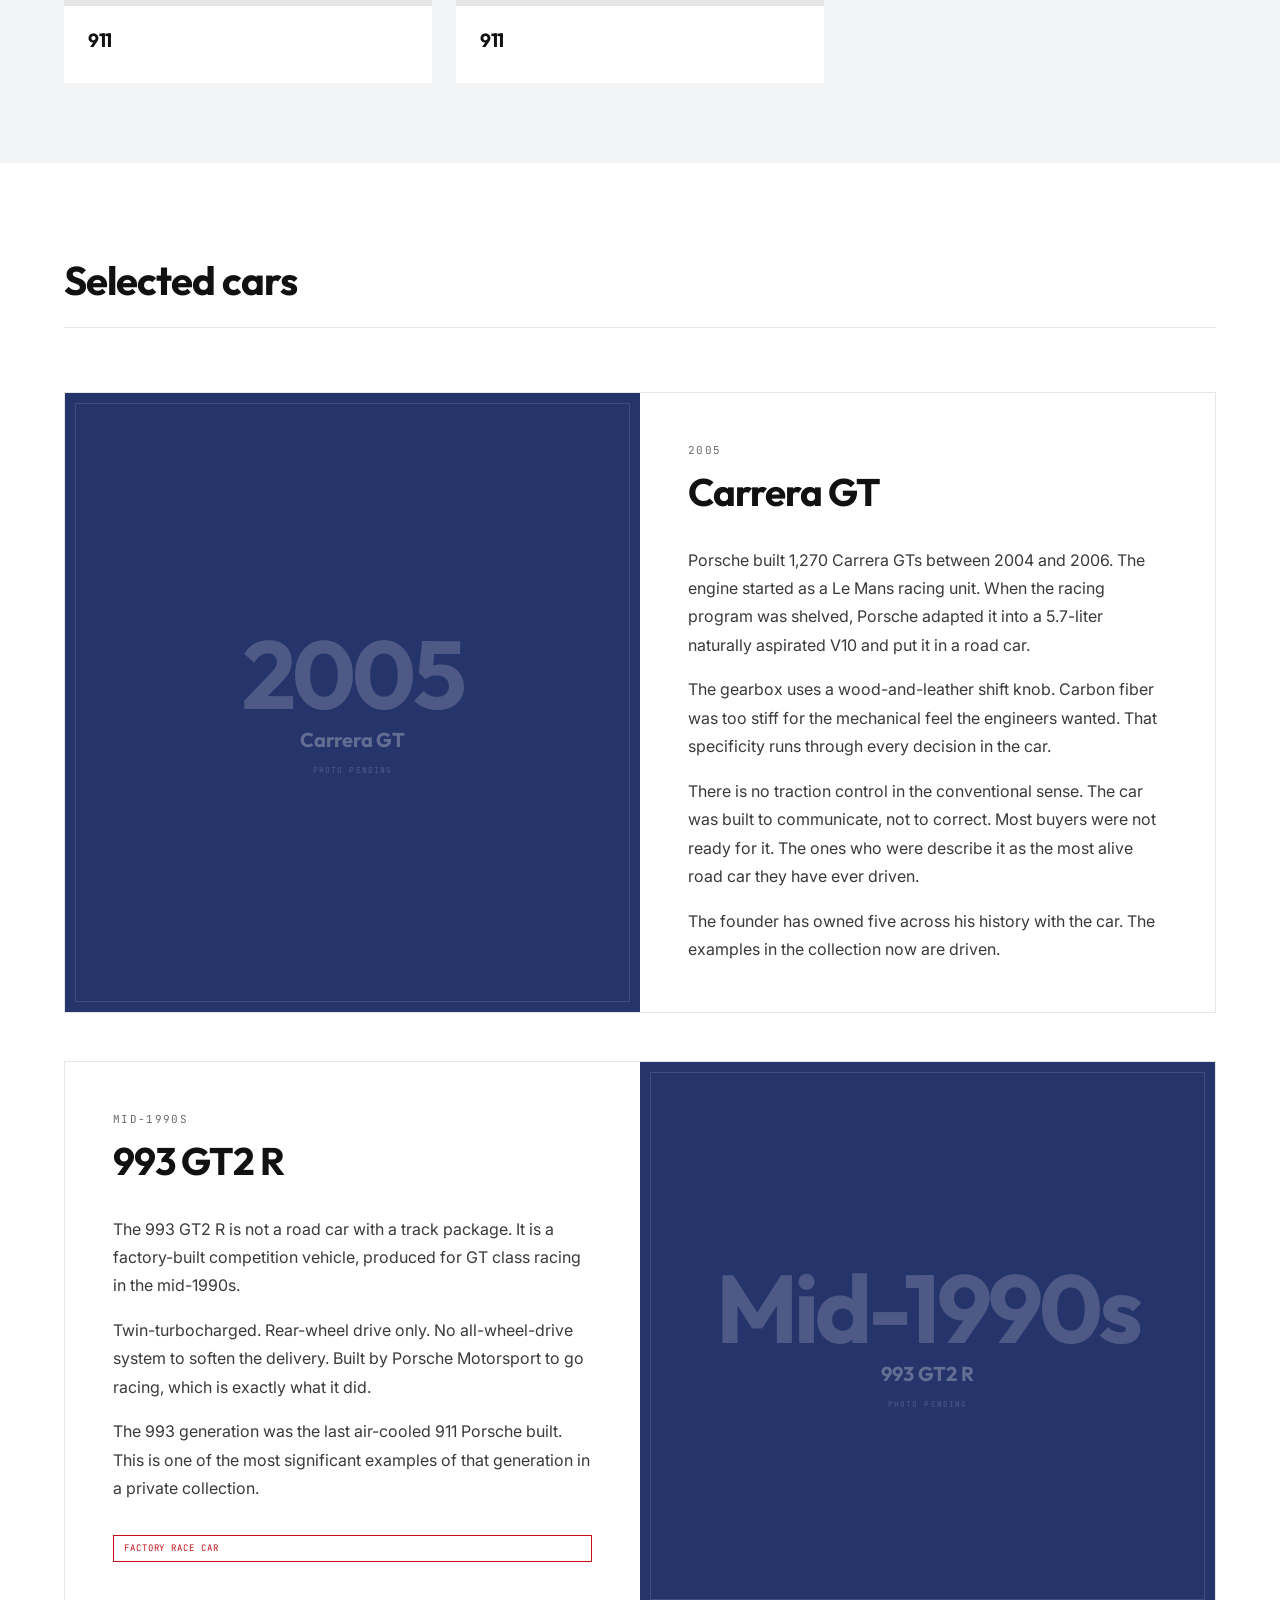
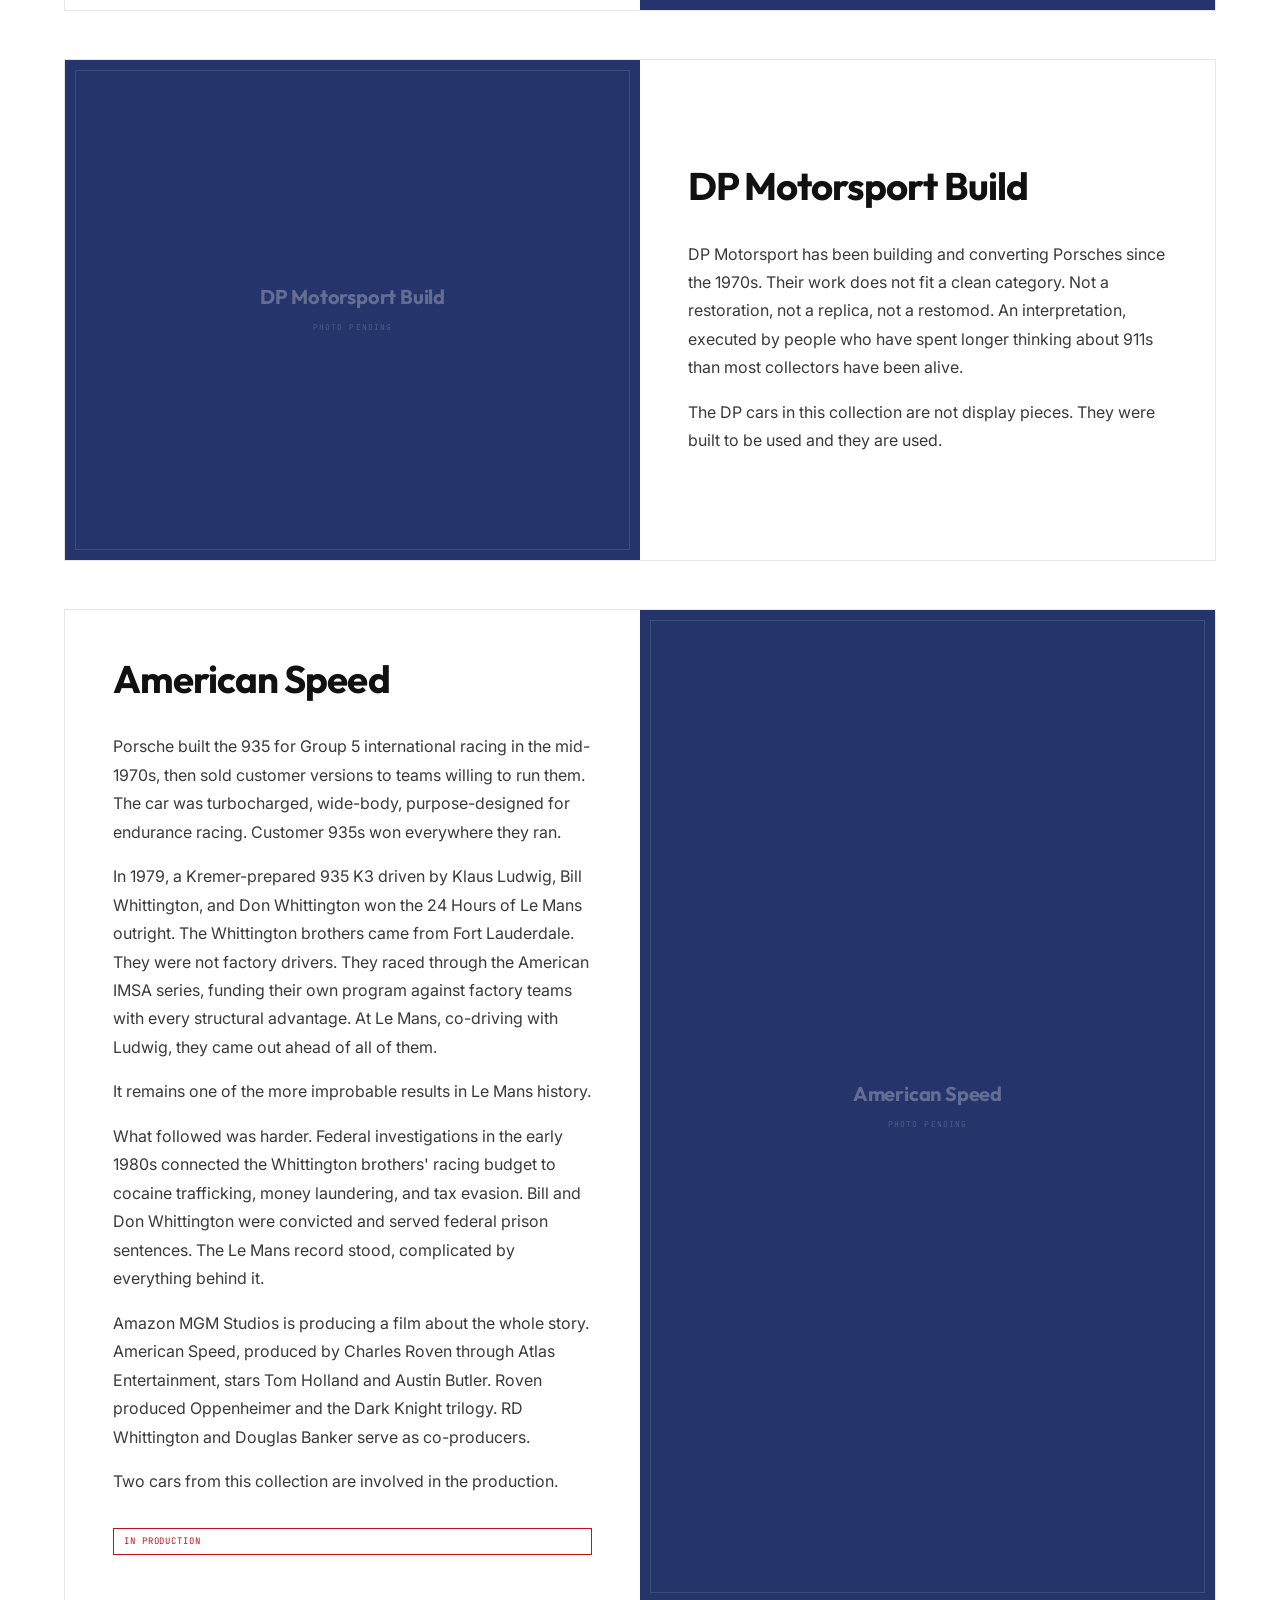
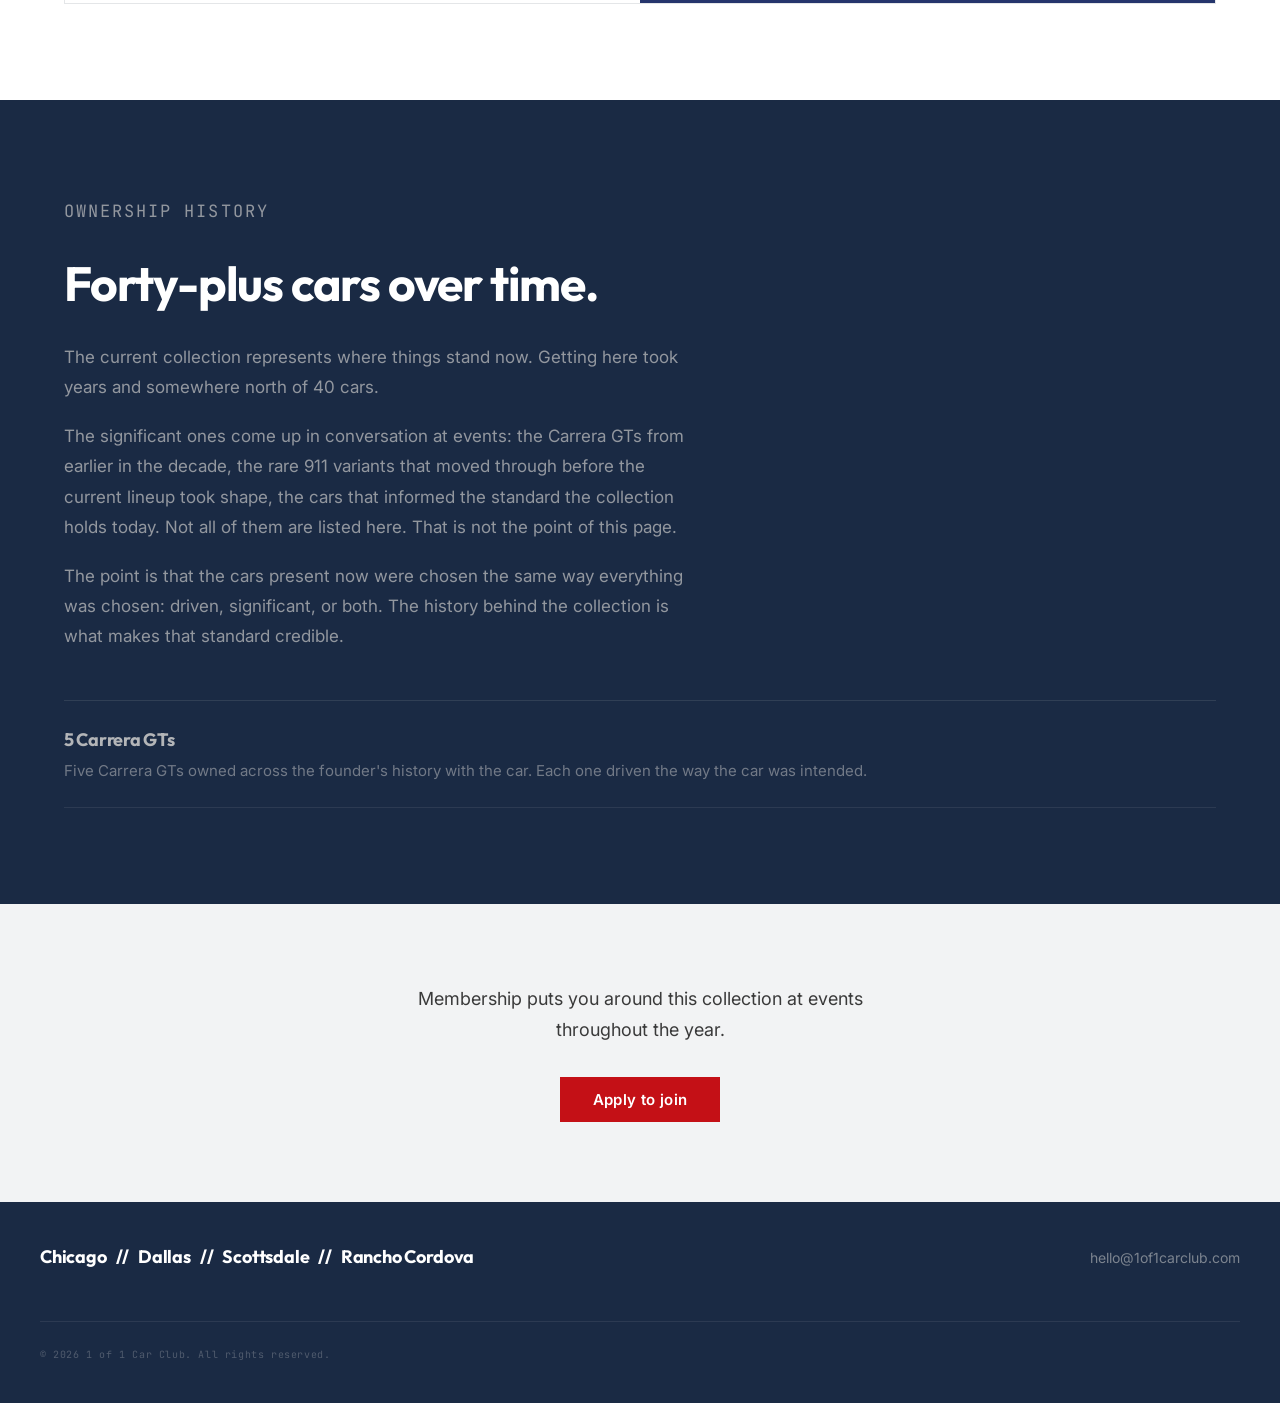
==== commit e50ea07a: "Add Scottsdale and Rancho Cordova to locations Updated location information in the footer and naviga" ====
--- a/collection.html
+++ b/collection.html
@@ -42,7 +42,7 @@
       <a href="collection.html">The Collection</a>
       <a href="index.html#apply">Apply to join</a>
     </nav>
-    <p class="nav__overlay-locs">Chicago &nbsp;&bull;&nbsp; Dallas</p>
+    <p class="nav__overlay-locs">Chicago &nbsp;&bull;&nbsp; Dallas &nbsp;&bull;&nbsp; Scottsdale &nbsp;&bull;&nbsp; Rancho Cordova</p>
   </div>
 
   <main>
@@ -129,7 +129,7 @@
   <!-- ===================== FOOTER ===================== -->
   <footer class="footer">
     <div class="footer__inner">
-      <div class="footer__locs">Chicago&ensp;//&ensp;Dallas</div>
+      <div class="footer__locs">Chicago&ensp;//&ensp;Dallas&ensp;//&ensp;Scottsdale&ensp;//&ensp;Rancho Cordova</div>
       <div class="footer__contact">
         <a href="mailto:hello@1of1carclub.com">hello@1of1carclub.com</a>
       </div>
--- a/style.css
+++ b/style.css
@@ -3,25 +3,27 @@
    Phase 2 Build
    ============================================================ */
 
-@import url('https://fonts.googleapis.com/css2?family=Fraunces:ital,opsz,wght@0,9..144,300;0,9..144,700;0,9..144,900;1,9..144,400;1,9..144,700&family=Inter:wght@400;500;600&family=JetBrains+Mono:wght@400;500&display=swap');
+@import url('https://fonts.googleapis.com/css2?family=Outfit:ital,wght@0,300;0,400;0,500;0,600;0,700;1,300;1,400;1,500&family=Inter:wght@400;500;600&family=JetBrains+Mono:wght@400;500&display=swap');
 
 /* ============================================================
    VARIABLES
    ============================================================ */
 
 :root {
-  --cream:        #F5F1EA;
-  --cream-mid:    #EDE8DF;
-  --cream-dark:   #E0D8CA;
-  --charcoal:     #1A1A1A;
-  --charcoal-mid: #3D3A36;
-  --charcoal-lt:  #706B63;
-  --ink:          #0F0D0B;
-  --red:          #A4312A;
+  --cream:        #FFFFFF;
+  --cream-mid:    #F2F3F4;
+  --cream-dark:   #E4E6E8;
+  --charcoal:     #111111;
+  --charcoal-mid: #3A3A3A;
+  --charcoal-lt:  #6B6B6B;
+  --ink:          #1A2A44;
+  --red:          #C41016;
   --navy:         #1F3A68;
-  --placeholder:  #C4BAA8;
-
-  --font-serif: 'Fraunces', Georgia, serif;
+  --navy-dark:    #15255C;
+  --navy-light:   #25356C;
+  --sky-blue:     #2FB8EC;
+
+  --font-serif: 'Outfit', sans-serif;
   --font-sans:  'Inter', system-ui, -apple-system, sans-serif;
   --font-mono:  'JetBrains Mono', 'Courier New', monospace;
 
@@ -394,7 +396,7 @@
   display: flex;
   align-items: center;
   justify-content: center;
-  background-color: var(--placeholder);
+  background-color: var(--navy-light);
   position: relative;
   overflow: hidden;
   width: 100%;
@@ -418,7 +420,7 @@
   position: absolute;
   inset: 0;
   height: 100%;
-  background-color: #3E3830;
+  background-color: var(--navy-dark);
 }
 
 .ph--track {
@@ -433,7 +435,7 @@
   position: absolute;
   inset: 0;
   height: 100%;
-  background-color: #4A4238;
+  background-color: var(--navy-light);
 }
 
 .ph--strip {
@@ -442,7 +444,7 @@
 
 .ph--phil {
   aspect-ratio: 16 / 9;
-  background-color: #3E3830;
+  background-color: var(--navy-dark);
 }
 
 /* ============================================================
@@ -514,7 +516,7 @@
   font-size: 0.6875rem;
   letter-spacing: 0.12em;
   text-transform: uppercase;
-  color: rgba(245, 241, 234, 0.5);
+  color: rgba(245, 241, 234, 0.8);
   margin-bottom: var(--sp-4);
 }
 
@@ -531,7 +533,7 @@
 
 .hero__sub {
   font-size: 1.0625rem;
-  color: rgba(245, 241, 234, 0.65);
+  color: rgba(245, 241, 234, 0.85);
   margin-bottom: var(--sp-10);
   letter-spacing: 0.01em;
 }
@@ -711,7 +713,7 @@
 
 .events__city p {
   font-size: 1.0625rem;
-  color: rgba(245, 241, 234, 0.65);
+  color: rgba(245, 241, 234, 0.85);
   line-height: 1.75;
 }
 
@@ -721,7 +723,7 @@
 
 .events__foot p {
   font-size: 0.9375rem;
-  color: rgba(245, 241, 234, 0.4);
+  color: rgba(245, 241, 234, 0.65);
   line-height: 1.65;
 }
 
@@ -730,7 +732,7 @@
 }
 
 .events__foot strong {
-  color: rgba(245, 241, 234, 0.65);
+  color: rgba(245, 241, 234, 0.85);
   font-weight: 500;
 }
 
@@ -740,14 +742,15 @@
 
 .cars-teaser {
   position: relative;
+  min-height: 65vh;
+  display: flex;
+  align-items: flex-end;
   overflow: hidden;
-  padding: 0;
 }
 
 .cars-teaser__media {
-  position: relative;
-  height: 65vh;
-  min-height: 380px;
+  position: absolute;
+  inset: 0;
 }
 
 .cars-teaser__overlay {
@@ -755,19 +758,22 @@
   inset: 0;
   z-index: 1;
   background: linear-gradient(
-    105deg,
-    rgba(10, 8, 6, 0.82) 0%,
-    rgba(10, 8, 6, 0.45) 55%,
-    rgba(10, 8, 6, 0.08) 100%
+    to top,
+    rgba(10, 8, 6, 0.88) 0%,
+    rgba(10, 8, 6, 0.55) 40%,
+    rgba(10, 8, 6, 0.15) 100%
   );
 }
 
+/* Suppress placeholder label text — invisible behind gradient anyway */
+.cars-teaser .ph__label {
+  display: none;
+}
+
 .cars-teaser__content {
-  position: absolute;
-  bottom: 0;
-  left: 0;
-  right: 0;
+  position: relative;
   z-index: 2;
+  width: 100%;
 }
 
 .cars-teaser__content .wrap {
@@ -783,7 +789,7 @@
 
 .cars-teaser__content p {
   font-size: 1.0625rem;
-  color: rgba(245, 241, 234, 0.65);
+  color: rgba(245, 241, 234, 0.85);
   max-width: 480px;
   margin-bottom: var(--sp-8);
   line-height: 1.65;
@@ -1463,7 +1469,7 @@
   position: absolute;
   inset: 0;
   height: 100%;
-  background-color: #4A4238;
+  background-color: var(--navy-light);
 }
 
 .car-card__placeholder--featured::before {
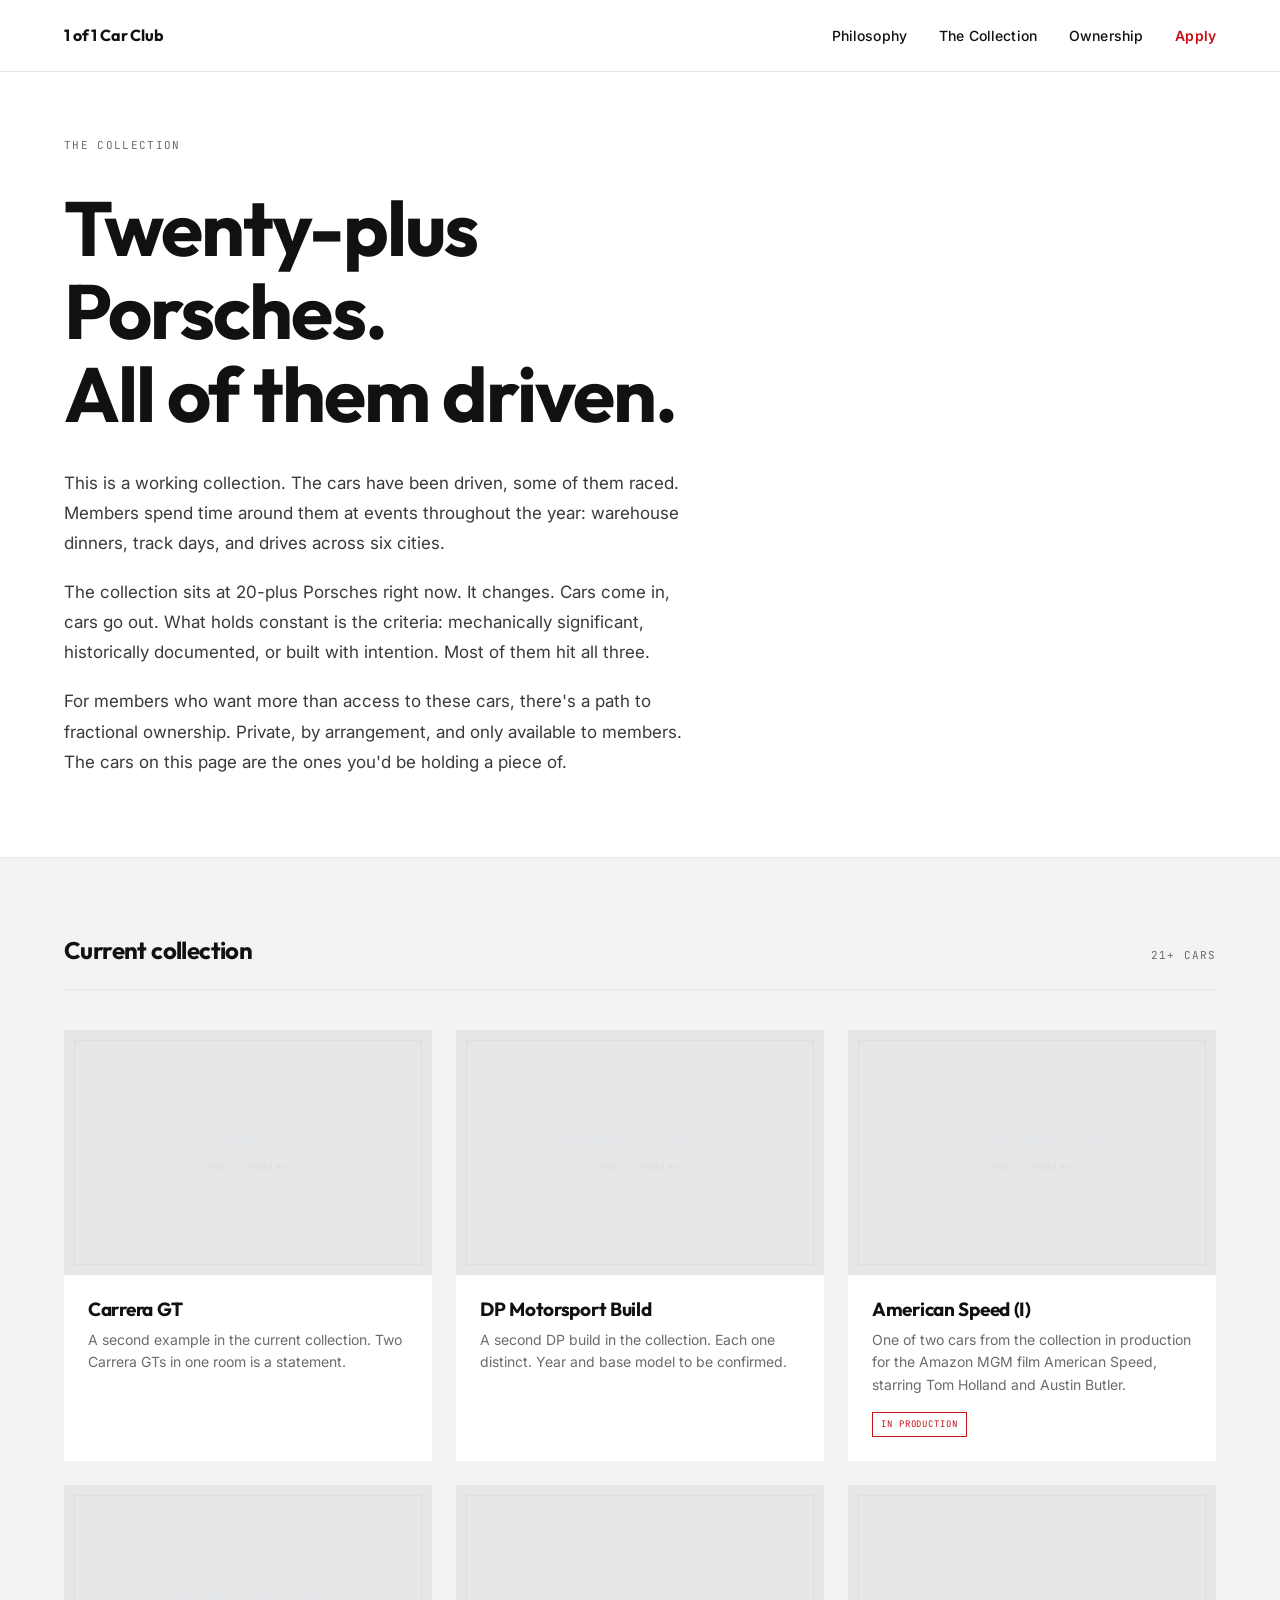
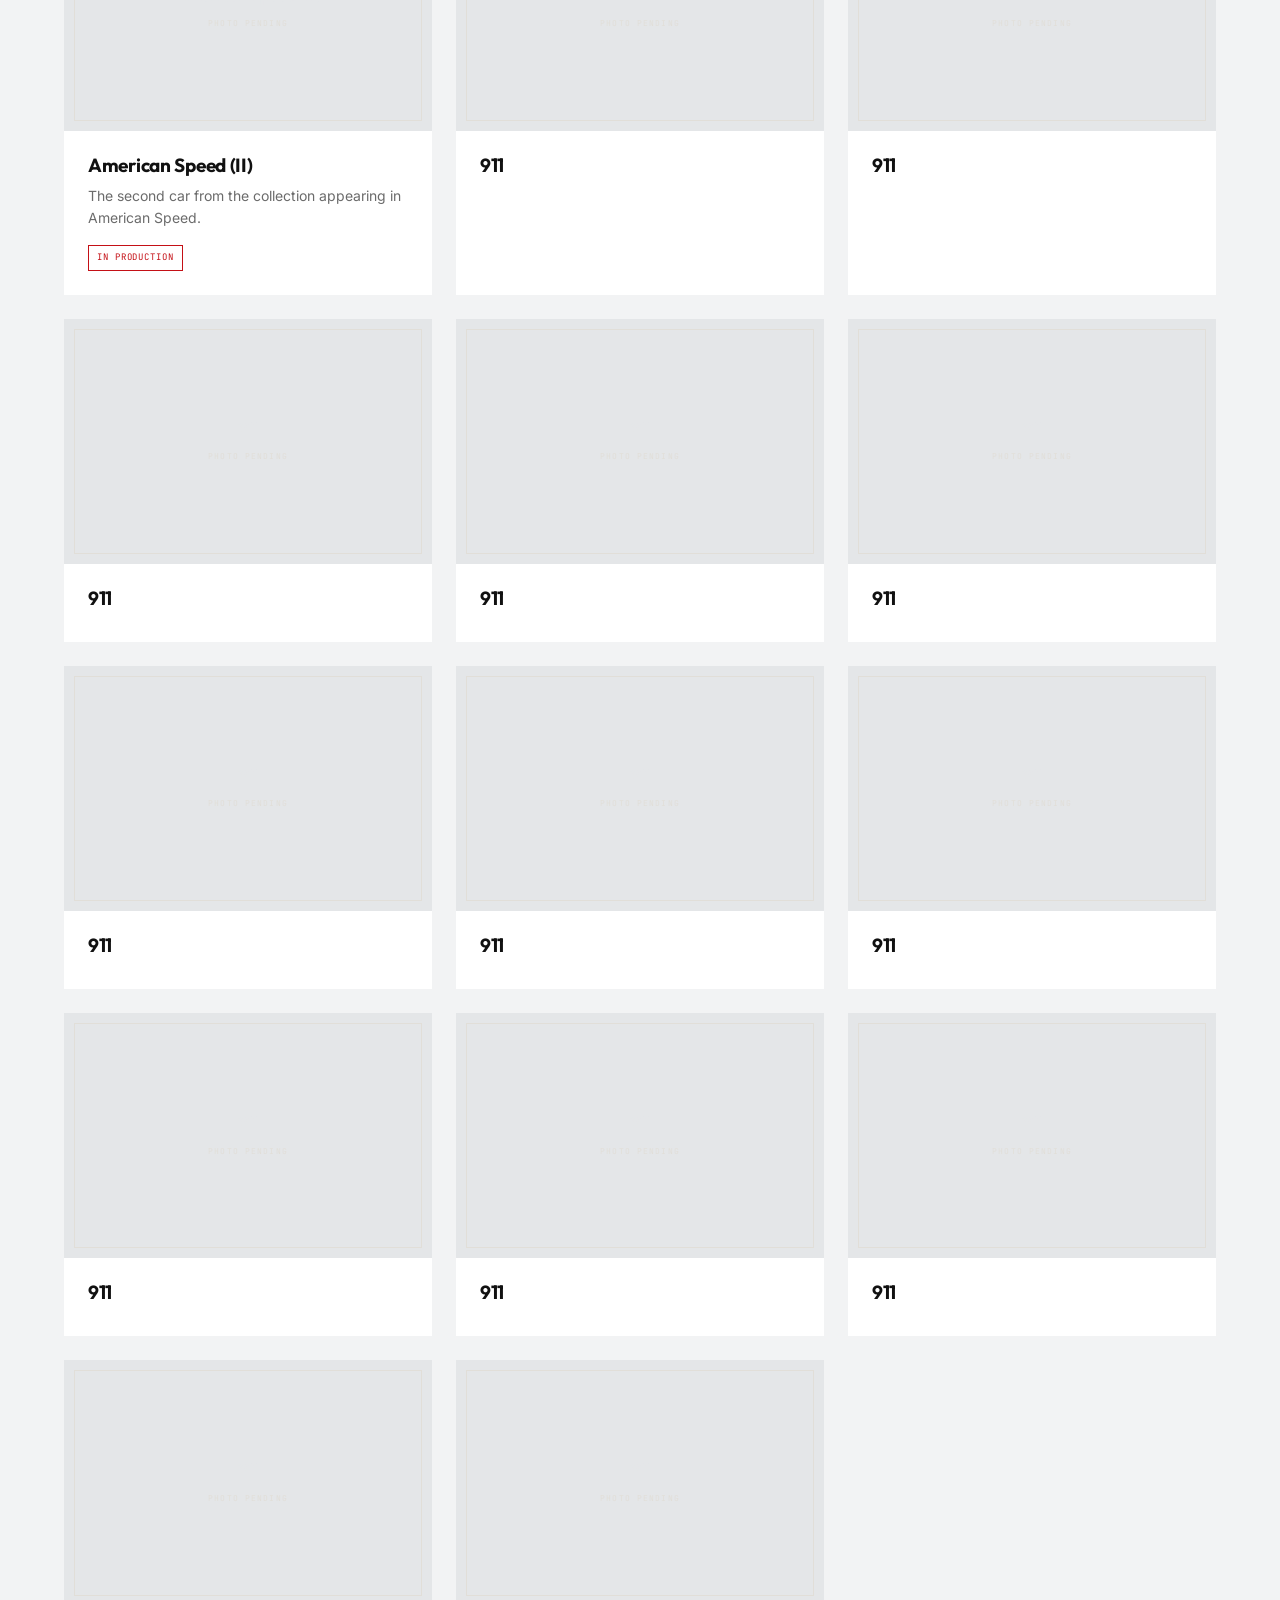
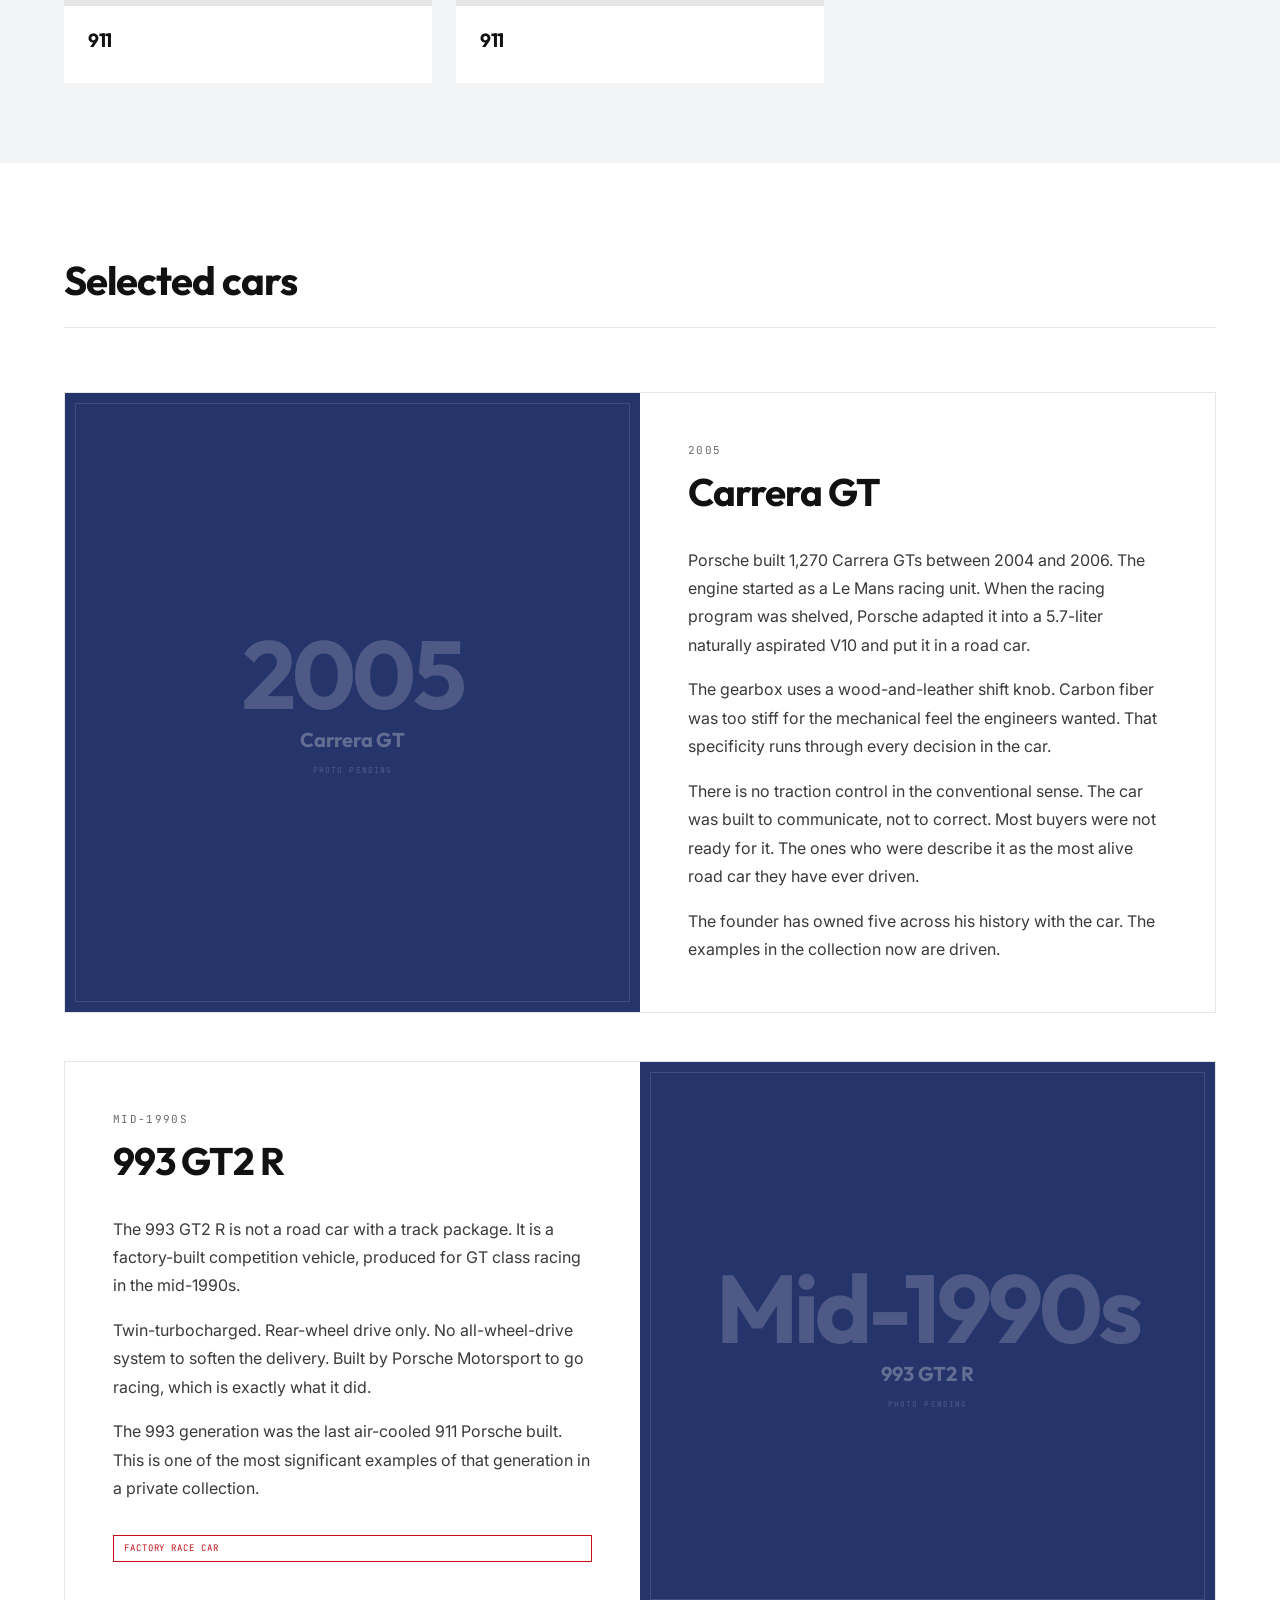
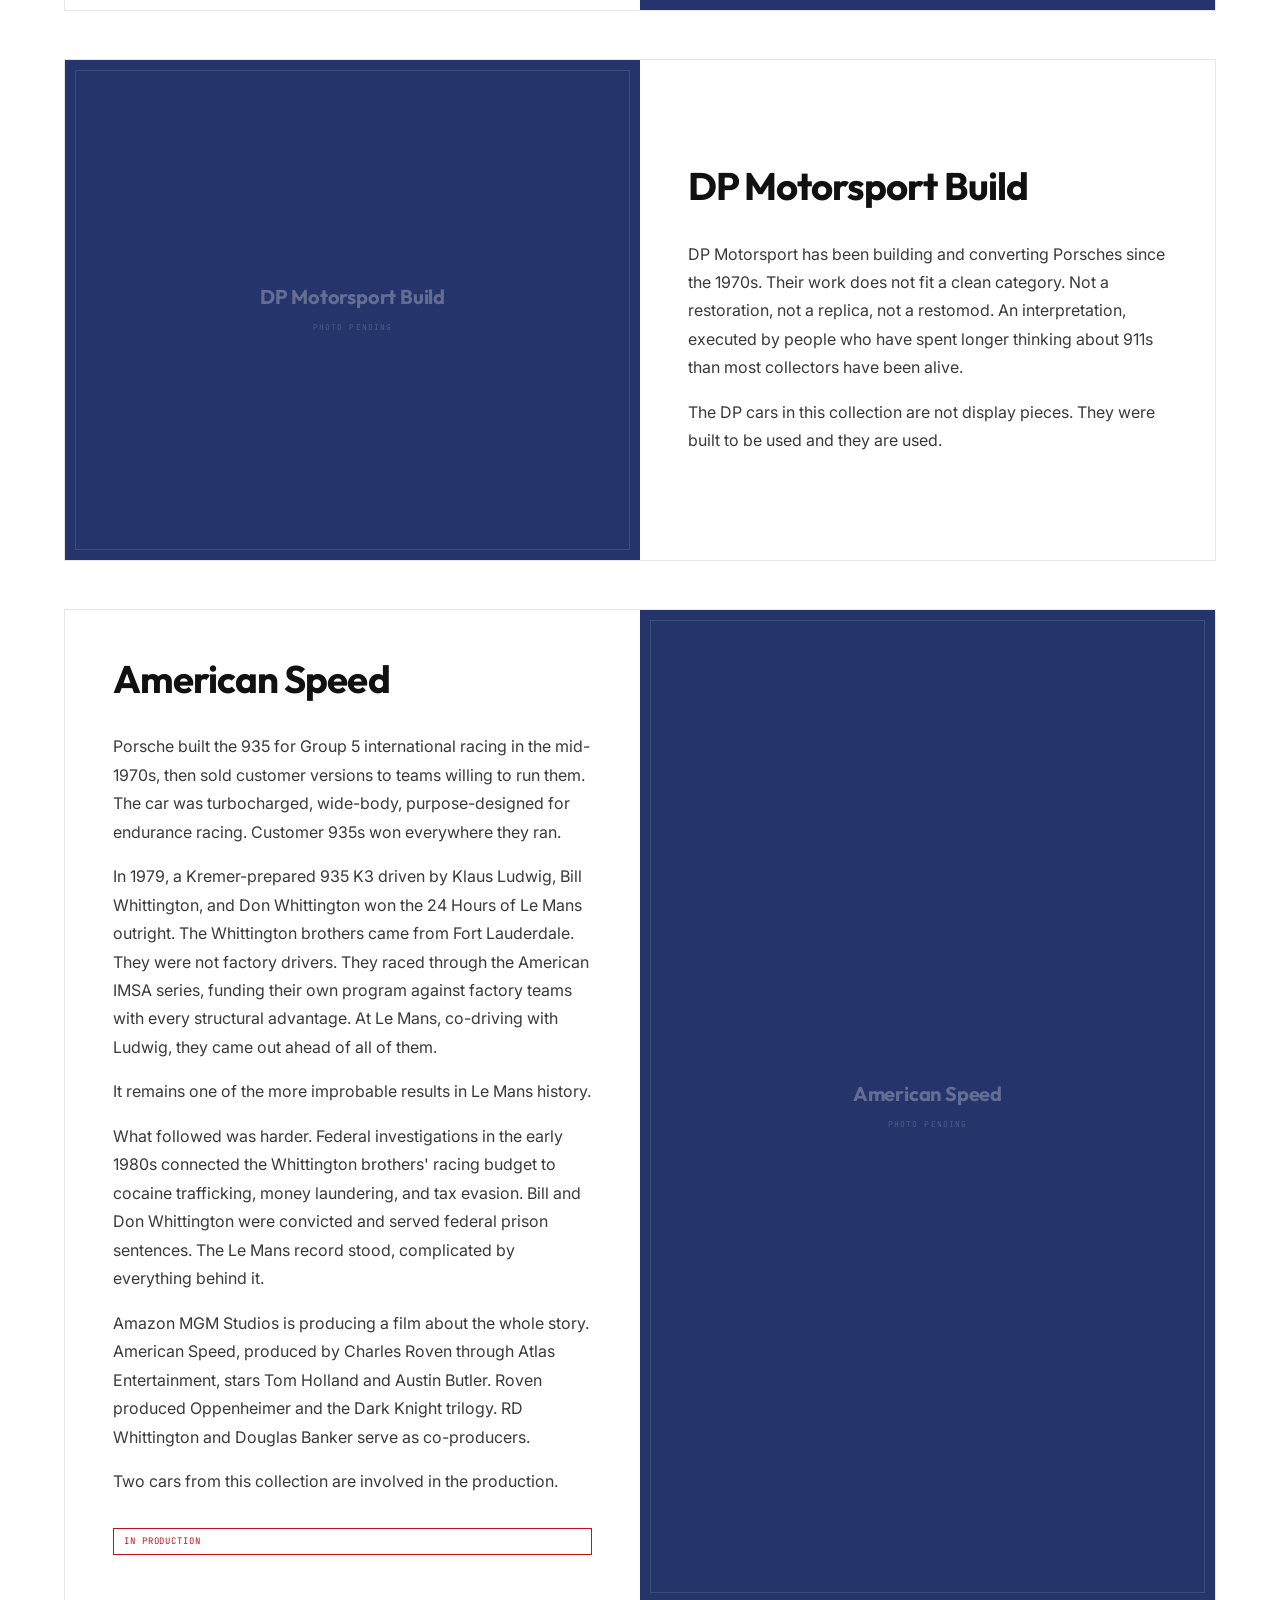
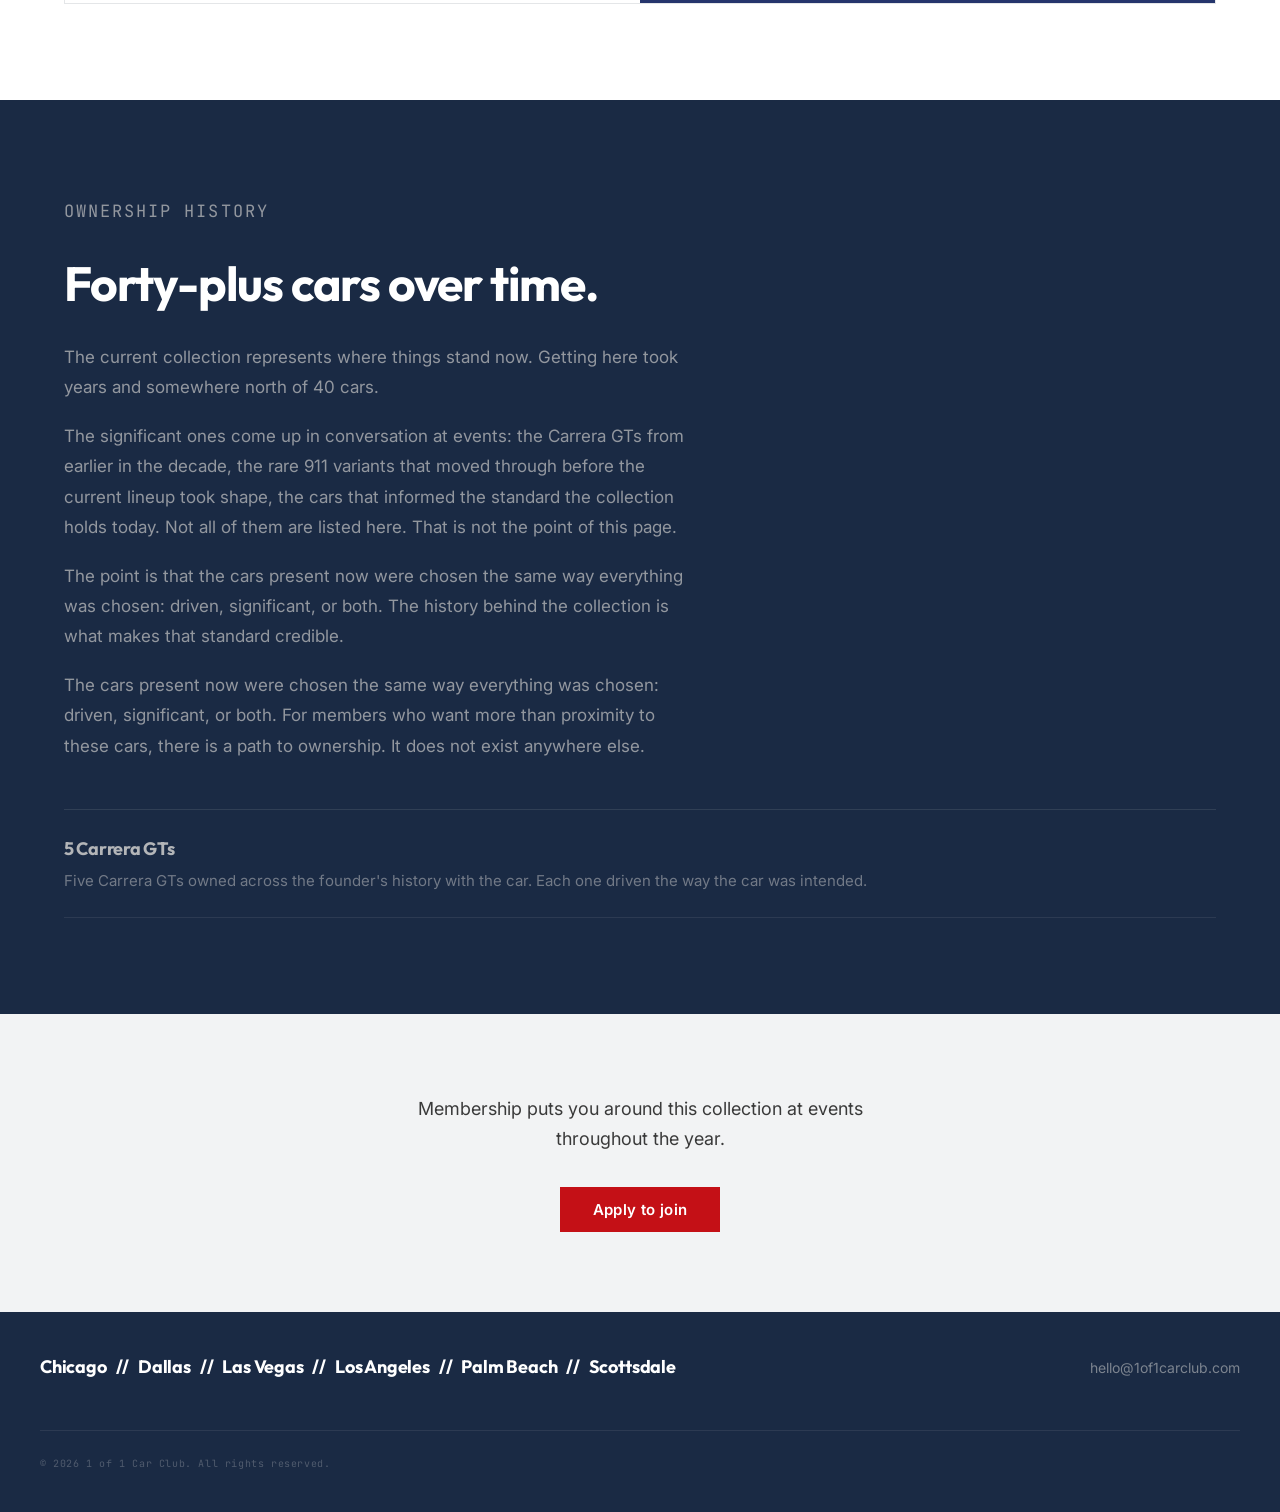
==== commit 4caf2a1e: "Update website copy, expand to six cities, add ownership page - Updated all location strings to six " ====
--- a/collection.html
+++ b/collection.html
@@ -25,6 +25,7 @@
       <ul class="nav__links" role="list">
         <li><a href="philosophy.html">Philosophy</a></li>
         <li><a href="collection.html" aria-current="page">The Collection</a></li>
+        <li><a href="ownership.html">Ownership</a></li>
         <li><a href="index.html#apply" class="nav__apply">Apply</a></li>
       </ul>
       <button class="nav__burger" id="burger" aria-label="Open menu" aria-expanded="false">
@@ -40,9 +41,10 @@
     <nav>
       <a href="philosophy.html">Philosophy</a>
       <a href="collection.html">The Collection</a>
+      <a href="ownership.html">Ownership</a>
       <a href="index.html#apply">Apply to join</a>
     </nav>
-    <p class="nav__overlay-locs">Chicago &nbsp;&bull;&nbsp; Dallas &nbsp;&bull;&nbsp; Scottsdale &nbsp;&bull;&nbsp; Rancho Cordova</p>
+    <p class="nav__overlay-locs">Chicago &nbsp;&bull;&nbsp; Dallas &nbsp;&bull;&nbsp; Las Vegas &nbsp;&bull;&nbsp; Los Angeles &nbsp;&bull;&nbsp; Palm Beach &nbsp;&bull;&nbsp; Scottsdale</p>
   </div>
 
   <main>
@@ -53,9 +55,9 @@
         <p class="col-intro__eyebrow reveal">The collection</p>
         <h1 class="reveal reveal-delay-1">Twenty-plus Porsches.<br>All of them driven.</h1>
         <div class="col-intro__body reveal reveal-delay-2">
-          <p>This is a working collection. Every car in it has been driven. Most have been driven hard.</p>
-          <p>Members encounter these cars at warehouse events, dinners, and track days throughout the year. They are not behind rope lines or on static display. They are present the way a car should be. Available, not protected.</p>
-          <p>The collection currently sits at 20-plus Porsches spanning four decades of the brand. The list changes. Cars come and go. What stays consistent is the standard: mechanically significant, historically relevant, or built with real intention. Often all three.</p>
+          <p>This is a working collection. The cars have been driven, some of them raced. Members spend time around them at events throughout the year: warehouse dinners, track days, and drives across six cities.</p>
+          <p>The collection sits at 20-plus Porsches right now. It changes. Cars come in, cars go out. What holds constant is the criteria: mechanically significant, historically documented, or built with intention. Most of them hit all three.</p>
+          <p>For members who want more than access to these cars, there's a path to fractional ownership. Private, by arrangement, and only available to members. The cars on this page are the ones you'd be holding a piece of.</p>
         </div>
       </div>
     </section>
@@ -109,6 +111,7 @@
         <p class="reveal">The current collection represents where things stand now. Getting here took years and somewhere north of 40 cars.</p>
         <p class="reveal">The significant ones come up in conversation at events: the Carrera GTs from earlier in the decade, the rare 911 variants that moved through before the current lineup took shape, the cars that informed the standard the collection holds today. Not all of them are listed here. That is not the point of this page.</p>
         <p class="reveal">The point is that the cars present now were chosen the same way everything was chosen: driven, significant, or both. The history behind the collection is what makes that standard credible.</p>
+        <p class="reveal">The cars present now were chosen the same way everything was chosen: driven, significant, or both. For members who want more than proximity to these cars, there is a path to ownership. It does not exist anywhere else.</p>
 
         <!-- Populated by collection-data.js + script.js (past array) -->
         <div id="past-collection-list" class="past-col__list">
@@ -129,7 +132,7 @@
   <!-- ===================== FOOTER ===================== -->
   <footer class="footer">
     <div class="footer__inner">
-      <div class="footer__locs">Chicago&ensp;//&ensp;Dallas&ensp;//&ensp;Scottsdale&ensp;//&ensp;Rancho Cordova</div>
+      <div class="footer__locs">Chicago&ensp;//&ensp;Dallas&ensp;//&ensp;Las Vegas&ensp;//&ensp;Los Angeles&ensp;//&ensp;Palm Beach&ensp;//&ensp;Scottsdale</div>
       <div class="footer__contact">
         <a href="mailto:hello@1of1carclub.com">hello@1of1carclub.com</a>
       </div>
